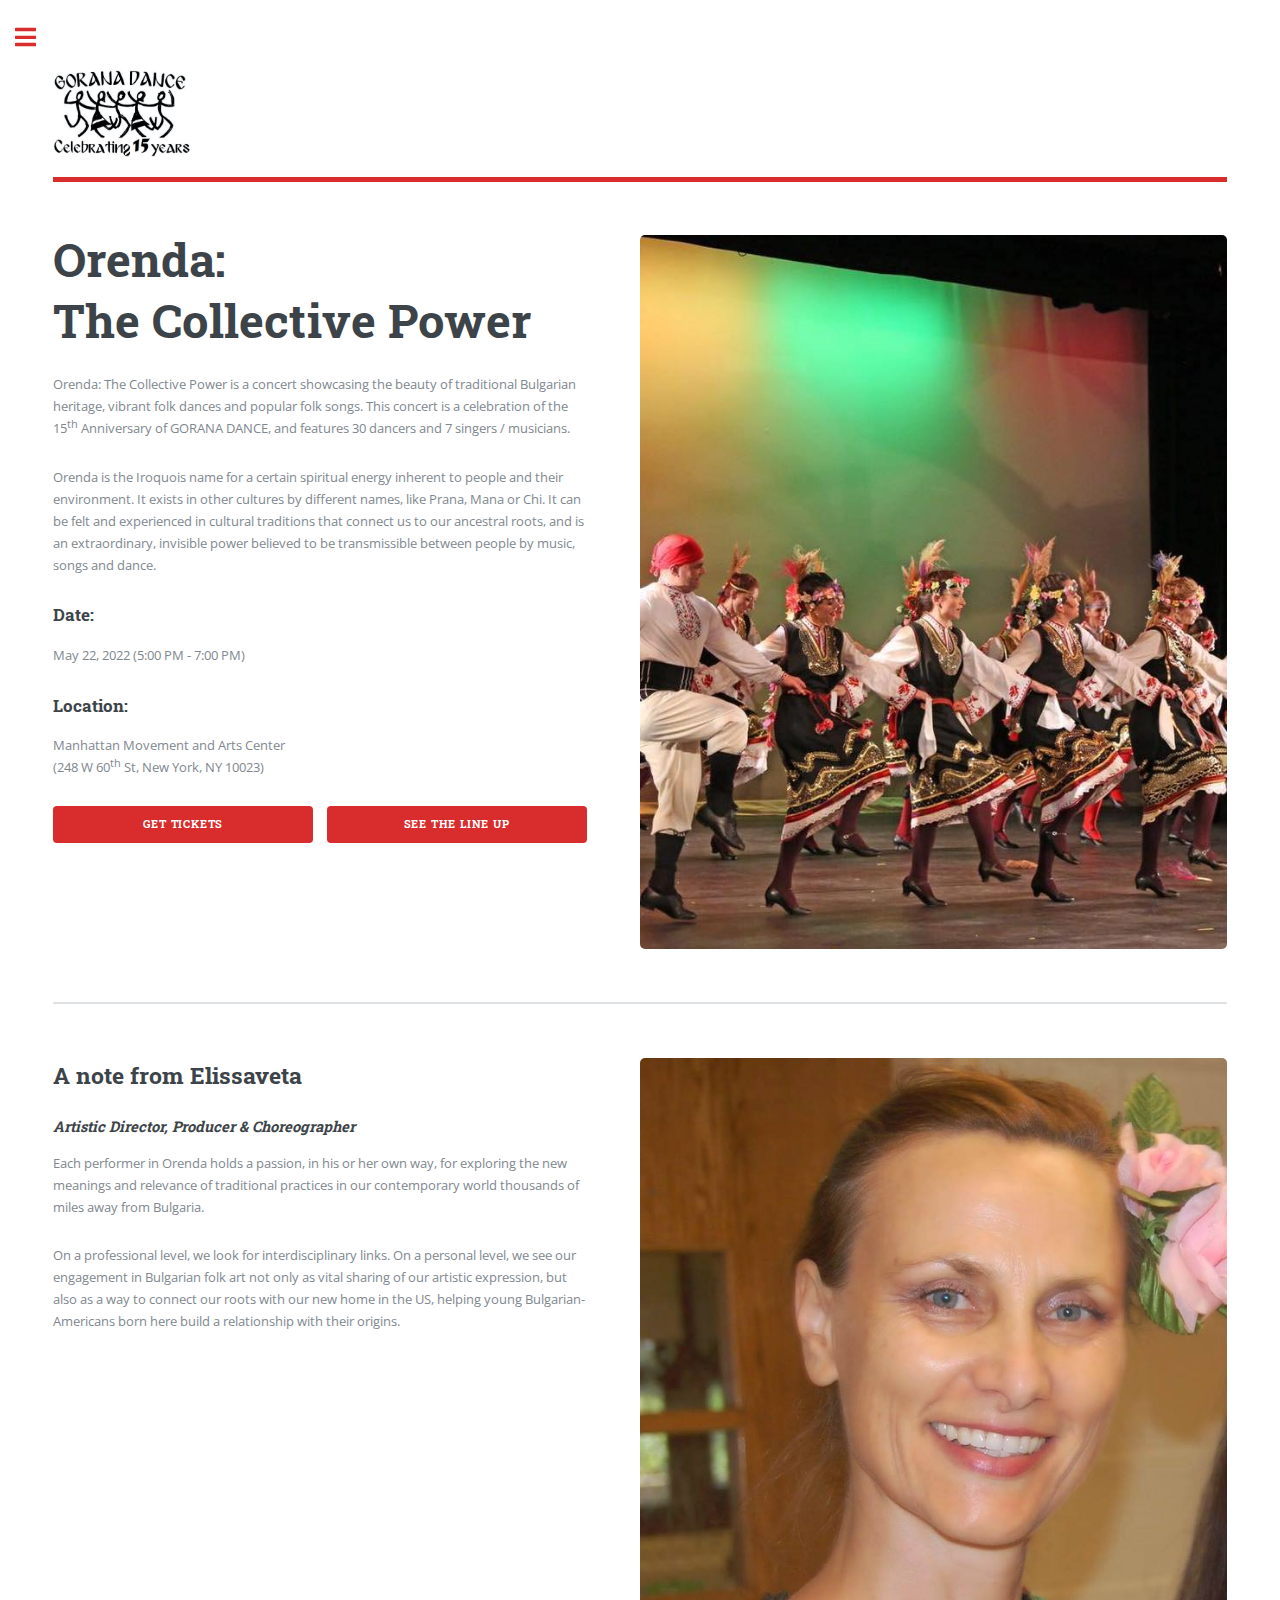
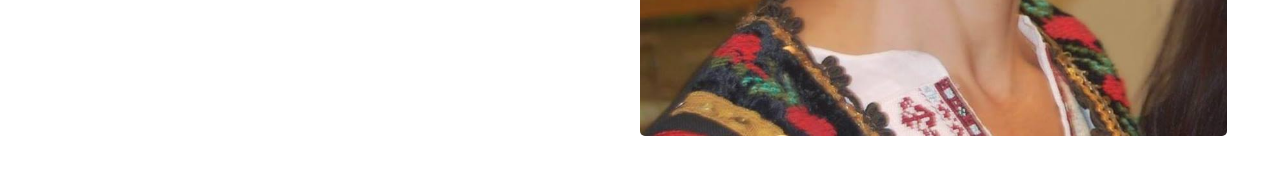
==== index.html @ 6d50747d "Fix spellings and formatting" ====
<!DOCTYPE HTML>
<!--
	Editorial by HTML5 UP
	html5up.net | @ajlkn
	Free for personal and commercial use under the CCA 3.0 license (html5up.net/license)
-->
<html>

<head>
	<title>Gorana Dance</title>
	<meta charset="utf-8" />
	<meta name="viewport" content="width=device-width, initial-scale=1, user-scalable=no" />
	<link rel="icon" type="image/x-icon" href="images/favicon.png">
	<link rel="stylesheet" href="assets/css/main.css" />
</head>

<body class="is-preload">

	<!-- Wrapper -->
	<div id="wrapper">

		<!-- Main -->
		<div id="main">
			<div class="inner">

				<!-- Header -->
				<header id="header">
					<span><img src="images/logo.jpg" alt="" /></span>
				</header>

				<!-- Banner -->
				<section id="banner">
					<div class="content">
						<header>
							<h1>Orenda:&nbsp;<br>The Collective Power</h1>
							<!-- <p>A free and fully responsive site template</p> -->
						</header>
						<p>
							Orenda: The Collective Power is a concert showcasing the beauty of traditional Bulgarian
							heritage, vibrant folk dances and popular folk songs. This concert is a celebration of the
							15<sup>th</sup> Anniversary of GORANA DANCE, and features 30 dancers and 7 singers /
							musicians.
						</p>
						<p>
							Orenda is the Iroquois name for a certain spiritual energy inherent to people and their
							environment. It exists in other cultures by different names, like Prana, Mana or Chi. It can
							be felt and experienced in cultural traditions that connect us to our ancestral roots, and
							is an extraordinary, invisible power believed to be transmissible between people by music,
							songs and dance.
						</p>
						<h3>Date:</h3>
						<p>May 22, 2022 (5:00 PM - 7:00 PM)</p>
						<h3>Location:</h3>
						<p>Manhattan Movement and Arts
							Center
							<br>
							(248 W 60<sup>th</sup> St, New York, NY 10023)
						</p>

						<ul class="actions fit">
							<li><a href="https://gorana-international-folk-dance-festival.ticketbud.com/orenda-the-collective-power"
									target="_blank" class="button primary fit">Get tickets</a></li>
							<li><a href="lineup.html" class="button primary fit">See the line up</a></li>
						</ul>
					</div>
					<span class="image object profile0">
						<img src="images/gorana1.jpg" alt="" />
					</span>
				</section>

				<!-- Banner -->
				<section id="banner">
					<div class="content">
						<header>
							<h2>A note from Elissaveta</h2>
							<h4><i>Artistic Director, Producer & Choreographer</i></h4>
						</header>
						<p>
							Each performer in Orenda holds a passion, in his or her own way, for exploring the new
							meanings and relevance of traditional practices in our contemporary world thousands of miles
							away from Bulgaria.
						</p>
						<p>
							On a professional level, we look for interdisciplinary links. On a personal level, we see
							our engagement in Bulgarian folk art not only as vital sharing of our artistic expression,
							but also as a way to connect our roots with our new home in the US, helping young
							Bulgarian-Americans born here build a relationship with their origins.
						</p>
					</div>
					<span class="image object profile1">
						<img src="images/eli1.jpg" alt="" />
					</span>
				</section>
			</div>
		</div>

		<!-- Sidebar -->
		<div id="sidebar">
			<div class="inner">

				<!-- Menu -->
				<nav id="menu">
					<header class="major">
						<h2>Menu</h2>
					</header>
					<ul>
						<li><a href="index.html">Orenda Homepage</a></li>
						<li><a href="lineup.html">Orenda Line Up</a></li>
						<li><a href="credits.html">Orenda Credits</a></li>
						<li>
							<span class="opener">About</span>
							<ul>
								<li><a href="about-gorana.html">Gorana Dance</a></li>
								<li><a href="about-algara.html">Algara Dance</a></li>
								<li><a href="about-guest-artists.html">Guest Artists</a></li>
							</ul>
						</li>
						<li><a href="gallery.html">Gallery</a></li>
						<li><a href="trailers.html">Trailers</a></li>
					</ul>
				</nav>

				<!-- Section -->
				<section>
					<header class="major">
						<h2>Contact Info</h2>
					</header>
					<ul class="contact">
						<li class="icon brands fa-facebook-square"><a
								href="https://www.facebook.com/goranadance">facebook.com/goranadance</a></li>
						<li class="icon solid fa-envelope"><a href="mailto:eleadance@yahoo.com">eleadance@yahoo.com</a>
						</li>
					</ul>
				</section>

				<!-- Footer -->
				<footer id="footer">
					<p class="copyright">Template adapted from <a href="https://html5up.net/editorial"
							target="_blank">HTML5 Up</a> under the
						<br>
						<a href="https://creativecommons.org/licenses/by/3.0/" target="_blank">Creative
							Commons Attribution 3.0 License</a>
					</p>
				</footer>
			</div>
		</div>

	</div>

	<!-- Scripts -->
	<script src="assets/js/jquery.min.js"></script>
	<script src="assets/js/browser.min.js"></script>
	<script src="assets/js/breakpoints.min.js"></script>
	<script src="assets/js/util.js"></script>
	<script src="assets/js/main.js"></script>

</body>

</html>
---- assets/css/main.css ----
@import url(fontawesome-all.min.css);
@import url("https://fonts.googleapis.com/css?family=Open+Sans:400,600,400italic,600italic|Roboto+Slab:400,700");

/*
	Editorial by HTML5 UP
	html5up.net | @ajlkn
	Free for personal and commercial use under the CCA 3.0 license (html5up.net/license)
*/
html,
body,
div,
span,
applet,
object,
iframe,
h1,
h2,
h3,
h4,
h5,
h6,
p,
blockquote,
pre,
a,
abbr,
acronym,
address,
big,
cite,
code,
del,
dfn,
em,
img,
ins,
kbd,
q,
s,
samp,
small,
strike,
strong,
sub,
sup,
tt,
var,
b,
u,
i,
center,
dl,
dt,
dd,
ol,
ul,
li,
fieldset,
form,
label,
legend,
table,
caption,
tbody,
tfoot,
thead,
tr,
th,
td,
article,
aside,
canvas,
details,
embed,
figure,
figcaption,
footer,
header,
hgroup,
menu,
nav,
output,
ruby,
section,
summary,
time,
mark,
audio,
video {
  margin: 0;
  padding: 0;
  border: 0;
  font-size: 100%;
  font: inherit;
  vertical-align: baseline;
}

/* edited (added) */

/* source: https://stackoverflow.com/a/54924505 */
.iframe {
  position: relative;
  /* 16:9 */
  padding-bottom: 56.25%;
  height: 0;
}

iframe {
  position: absolute;
  top: 0;
  left: 0;
  width: 100%;
  height: 100%;
}

article,
aside,
details,
figcaption,
figure,
footer,
header,
hgroup,
menu,
nav,
section {
  display: block;
}

body {
  line-height: 1;
}

ol,
ul {
  list-style: none;
}

blockquote,
q {
  quotes: none;
}

blockquote:before,
blockquote:after,
q:before,
q:after {
  content: '';
  content: none;
}

table {
  border-collapse: collapse;
  border-spacing: 0;
}

body {
  -webkit-text-size-adjust: none;
}

mark {
  background-color: transparent;
  color: inherit;
}

input::-moz-focus-inner {
  border: 0;
  padding: 0;
}

input,
select,
textarea {
  -moz-appearance: none;
  -webkit-appearance: none;
  -ms-appearance: none;
  appearance: none;
}

/* Basic */
@-ms-viewport {
  width: device-width;
}

body {
  -ms-overflow-style: scrollbar;
}

@media screen and (max-width: 480px) {

  html,
  body {
    min-width: 320px;
  }
}

html {
  box-sizing: border-box;
}

*,
*:before,
*:after {
  box-sizing: inherit;
}

body {
  background: #ffffff;
}

body.is-preload *,
body.is-preload *:before,
body.is-preload *:after,
body.is-resizing *,
body.is-resizing *:before,
body.is-resizing *:after {
  -moz-animation: none !important;
  -webkit-animation: none !important;
  -ms-animation: none !important;
  animation: none !important;
  -moz-transition: none !important;
  -webkit-transition: none !important;
  -ms-transition: none !important;
  transition: none !important;
}

/* Type */
body,
input,
select,
textarea {
  color: #7f888f;
  font-family: "Open Sans", sans-serif;
  font-size: 13pt;
  font-weight: 400;
  line-height: 1.65;
}

@media screen and (max-width: 1680px) {

  body,
  input,
  select,
  textarea {
    font-size: 11pt;
  }
}

@media screen and (max-width: 1280px) {

  body,
  input,
  select,
  textarea {
    font-size: 10pt;
  }
}

@media screen and (max-width: 360px) {

  body,
  input,
  select,
  textarea {
    font-size: 9pt;
  }
}

a {
  -moz-transition: color 0.2s ease-in-out, border-bottom-color 0.2s ease-in-out;
  -webkit-transition: color 0.2s ease-in-out, border-bottom-color 0.2s ease-in-out;
  -ms-transition: color 0.2s ease-in-out, border-bottom-color 0.2s ease-in-out;
  transition: color 0.2s ease-in-out, border-bottom-color 0.2s ease-in-out;
  border-bottom: dotted 1px;
  color: #d92c2c;
  text-decoration: none;
}

a:hover {
  border-bottom-color: #d92c2c;
  color: #d92c2c !important;
}

a:hover strong {
  color: inherit;
}

strong,
b {
  color: #3d4449;
  font-weight: 600;
}

em,
i {
  font-style: italic;
}

p {
  margin: 0 0 2em 0;
}

h1,
h2,
h3,
h4,
h5,
h6 {
  color: #3d4449;
  font-family: "Roboto Slab", serif;
  font-weight: 700;
  line-height: 1.5;
  margin: 0 0 1em 0;
}

h1 a,
h2 a,
h3 a,
h4 a,
h5 a,
h6 a {
  color: inherit;
  text-decoration: none;
  border-bottom: 0;
}

h1 {
  font-size: 4em;
  margin: 0 0 0.5em 0;
  line-height: 1.3;
}

h2 {
  font-size: 1.75em;
}

h3 {
  font-size: 1.25em;
}

h4 {
  font-size: 1.1em;
}

h5 {
  font-size: 0.9em;
}

h6 {
  font-size: 0.7em;
}

@media screen and (max-width: 1680px) {
  h1 {
    font-size: 3.5em;
  }
}

@media screen and (max-width: 980px) {
  h1 {
    font-size: 3.25em;
  }
}

@media screen and (max-width: 736px) {
  h1 {
    font-size: 2em;
    line-height: 1.4;
  }

  h2 {
    font-size: 1.5em;
  }
}

sub {
  font-size: 0.8em;
  position: relative;
  top: 0.5em;
}

sup {
  font-size: 0.8em;
  position: relative;
  top: -0.5em;
}

blockquote {
  border-left: solid 3px rgba(210, 215, 217, 0.75);
  font-style: italic;
  margin: 0 0 2em 0;
  padding: 0.5em 0 0.5em 2em;
}

code {
  background: rgba(230, 235, 237, 0.25);
  border-radius: 0.375em;
  border: solid 1px rgba(210, 215, 217, 0.75);
  font-family: "Courier New", monospace;
  font-size: 0.9em;
  margin: 0 0.25em;
  padding: 0.25em 0.65em;
}

pre {
  -webkit-overflow-scrolling: touch;
  font-family: "Courier New", monospace;
  font-size: 0.9em;
  margin: 0 0 2em 0;
}

pre code {
  display: block;
  line-height: 1.75;
  padding: 1em 1.5em;
  overflow-x: auto;
}

hr {
  border: 0;
  border-bottom: solid 1px rgba(210, 215, 217, 0.75);
  margin: 2em 0;
}

hr.major {
  margin: 3em 0;
}

.align-left {
  text-align: left;
}

.align-center {
  text-align: center;
}

.align-right {
  text-align: right;
}

/* Row */
.row {
  display: flex;
  flex-wrap: wrap;
  box-sizing: border-box;
  align-items: stretch;
}

.row>* {
  box-sizing: border-box;
}

.row.gtr-uniform>*> :last-child {
  margin-bottom: 0;
}

.row.aln-left {
  justify-content: flex-start;
}

.row.aln-center {
  justify-content: center;
}

.row.aln-right {
  justify-content: flex-end;
}

.row.aln-top {
  align-items: flex-start;
}

.row.aln-middle {
  align-items: center;
}

.row.aln-bottom {
  align-items: flex-end;
}

.row>.imp {
  order: -1;
}

.row>.col-1 {
  width: 8.33333%;
}

.row>.off-1 {
  margin-left: 8.33333%;
}

.row>.col-2 {
  width: 16.66667%;
}

.row>.off-2 {
  margin-left: 16.66667%;
}

.row>.col-3 {
  width: 25%;
}

.row>.off-3 {
  margin-left: 25%;
}

.row>.col-4 {
  width: 33.33333%;
}

.row>.off-4 {
  margin-left: 33.33333%;
}

.row>.col-5 {
  width: 41.66667%;
}

.row>.off-5 {
  margin-left: 41.66667%;
}

.row>.col-6 {
  width: 50%;
}

.row>.off-6 {
  margin-left: 50%;
}

.row>.col-7 {
  width: 58.33333%;
}

.row>.off-7 {
  margin-left: 58.33333%;
}

.row>.col-8 {
  width: 66.66667%;
}

.row>.off-8 {
  margin-left: 66.66667%;
}

.row>.col-9 {
  width: 75%;
}

.row>.off-9 {
  margin-left: 75%;
}

.row>.col-10 {
  width: 83.33333%;
}

.row>.off-10 {
  margin-left: 83.33333%;
}

.row>.col-11 {
  width: 91.66667%;
}

.row>.off-11 {
  margin-left: 91.66667%;
}

.row>.col-12 {
  width: 100%;
}

.row>.off-12 {
  margin-left: 100%;
}

.row.gtr-0 {
  margin-top: 0;
  margin-left: 0em;
}

.row.gtr-0>* {
  padding: 0 0 0 0em;
}

.row.gtr-0.gtr-uniform {
  margin-top: 0em;
}

.row.gtr-0.gtr-uniform>* {
  padding-top: 0em;
}

.row.gtr-25 {
  margin-top: 0;
  margin-left: -0.375em;
}

.row.gtr-25>* {
  padding: 0 0 0 0.375em;
}

.row.gtr-25.gtr-uniform {
  margin-top: -0.375em;
}

.row.gtr-25.gtr-uniform>* {
  padding-top: 0.375em;
}

.row.gtr-50 {
  margin-top: 0;
  margin-left: -0.75em;
}

.row.gtr-50>* {
  padding: 0 0 0 0.75em;
}

.row.gtr-50.gtr-uniform {
  margin-top: -0.75em;
}

.row.gtr-50.gtr-uniform>* {
  padding-top: 0.75em;
}

.row {
  margin-top: 0;
  margin-left: -1.5em;
}

.row>* {
  padding: 0 0 0 1.5em;
}

.row.gtr-uniform {
  margin-top: -1.5em;
}

.row.gtr-uniform>* {
  padding-top: 1.5em;
}

.row.gtr-150 {
  margin-top: 0;
  margin-left: -2.25em;
}

.row.gtr-150>* {
  padding: 0 0 0 2.25em;
}

.row.gtr-150.gtr-uniform {
  margin-top: -2.25em;
}

.row.gtr-150.gtr-uniform>* {
  padding-top: 2.25em;
}

.row.gtr-200 {
  margin-top: 0;
  margin-left: -3em;
}

.row.gtr-200>* {
  padding: 0 0 0 3em;
}

.row.gtr-200.gtr-uniform {
  margin-top: -3em;
}

.row.gtr-200.gtr-uniform>* {
  padding-top: 3em;
}

@media screen and (max-width: 1680px) {
  .row {
    display: flex;
    flex-wrap: wrap;
    box-sizing: border-box;
    align-items: stretch;
  }

  .row>* {
    box-sizing: border-box;
  }

  .row.gtr-uniform>*> :last-child {
    margin-bottom: 0;
  }

  .row.aln-left {
    justify-content: flex-start;
  }

  .row.aln-center {
    justify-content: center;
  }

  .row.aln-right {
    justify-content: flex-end;
  }

  .row.aln-top {
    align-items: flex-start;
  }

  .row.aln-middle {
    align-items: center;
  }

  .row.aln-bottom {
    align-items: flex-end;
  }

  .row>.imp-xlarge {
    order: -1;
  }

  .row>.col-1-xlarge {
    width: 8.33333%;
  }

  .row>.off-1-xlarge {
    margin-left: 8.33333%;
  }

  .row>.col-2-xlarge {
    width: 16.66667%;
  }

  .row>.off-2-xlarge {
    margin-left: 16.66667%;
  }

  .row>.col-3-xlarge {
    width: 25%;
  }

  .row>.off-3-xlarge {
    margin-left: 25%;
  }

  .row>.col-4-xlarge {
    width: 33.33333%;
  }

  .row>.off-4-xlarge {
    margin-left: 33.33333%;
  }

  .row>.col-5-xlarge {
    width: 41.66667%;
  }

  .row>.off-5-xlarge {
    margin-left: 41.66667%;
  }

  .row>.col-6-xlarge {
    width: 50%;
  }

  .row>.off-6-xlarge {
    margin-left: 50%;
  }

  .row>.col-7-xlarge {
    width: 58.33333%;
  }

  .row>.off-7-xlarge {
    margin-left: 58.33333%;
  }

  .row>.col-8-xlarge {
    width: 66.66667%;
  }

  .row>.off-8-xlarge {
    margin-left: 66.66667%;
  }

  .row>.col-9-xlarge {
    width: 75%;
  }

  .row>.off-9-xlarge {
    margin-left: 75%;
  }

  .row>.col-10-xlarge {
    width: 83.33333%;
  }

  .row>.off-10-xlarge {
    margin-left: 83.33333%;
  }

  .row>.col-11-xlarge {
    width: 91.66667%;
  }

  .row>.off-11-xlarge {
    margin-left: 91.66667%;
  }

  .row>.col-12-xlarge {
    width: 100%;
  }

  .row>.off-12-xlarge {
    margin-left: 100%;
  }

  .row.gtr-0 {
    margin-top: 0;
    margin-left: 0em;
  }

  .row.gtr-0>* {
    padding: 0 0 0 0em;
  }

  .row.gtr-0.gtr-uniform {
    margin-top: 0em;
  }

  .row.gtr-0.gtr-uniform>* {
    padding-top: 0em;
  }

  .row.gtr-25 {
    margin-top: 0;
    margin-left: -0.375em;
  }

  .row.gtr-25>* {
    padding: 0 0 0 0.375em;
  }

  .row.gtr-25.gtr-uniform {
    margin-top: -0.375em;
  }

  .row.gtr-25.gtr-uniform>* {
    padding-top: 0.375em;
  }

  .row.gtr-50 {
    margin-top: 0;
    margin-left: -0.75em;
  }

  .row.gtr-50>* {
    padding: 0 0 0 0.75em;
  }

  .row.gtr-50.gtr-uniform {
    margin-top: -0.75em;
  }

  .row.gtr-50.gtr-uniform>* {
    padding-top: 0.75em;
  }

  .row {
    margin-top: 0;
    margin-left: -1.5em;
  }

  .row>* {
    padding: 0 0 0 1.5em;
  }

  .row.gtr-uniform {
    margin-top: -1.5em;
  }

  .row.gtr-uniform>* {
    padding-top: 1.5em;
  }

  .row.gtr-150 {
    margin-top: 0;
    margin-left: -2.25em;
  }

  .row.gtr-150>* {
    padding: 0 0 0 2.25em;
  }

  .row.gtr-150.gtr-uniform {
    margin-top: -2.25em;
  }

  .row.gtr-150.gtr-uniform>* {
    padding-top: 2.25em;
  }

  .row.gtr-200 {
    margin-top: 0;
    margin-left: -3em;
  }

  .row.gtr-200>* {
    padding: 0 0 0 3em;
  }

  .row.gtr-200.gtr-uniform {
    margin-top: -3em;
  }

  .row.gtr-200.gtr-uniform>* {
    padding-top: 3em;
  }
}

@media screen and (max-width: 1280px) {
  .row {
    display: flex;
    flex-wrap: wrap;
    box-sizing: border-box;
    align-items: stretch;
  }

  .row>* {
    box-sizing: border-box;
  }

  .row.gtr-uniform>*> :last-child {
    margin-bottom: 0;
  }

  .row.aln-left {
    justify-content: flex-start;
  }

  .row.aln-center {
    justify-content: center;
  }

  .row.aln-right {
    justify-content: flex-end;
  }

  .row.aln-top {
    align-items: flex-start;
  }

  .row.aln-middle {
    align-items: center;
  }

  .row.aln-bottom {
    align-items: flex-end;
  }

  .row>.imp-large {
    order: -1;
  }

  .row>.col-1-large {
    width: 8.33333%;
  }

  .row>.off-1-large {
    margin-left: 8.33333%;
  }

  .row>.col-2-large {
    width: 16.66667%;
  }

  .row>.off-2-large {
    margin-left: 16.66667%;
  }

  .row>.col-3-large {
    width: 25%;
  }

  .row>.off-3-large {
    margin-left: 25%;
  }

  .row>.col-4-large {
    width: 33.33333%;
  }

  .row>.off-4-large {
    margin-left: 33.33333%;
  }

  .row>.col-5-large {
    width: 41.66667%;
  }

  .row>.off-5-large {
    margin-left: 41.66667%;
  }

  .row>.col-6-large {
    width: 50%;
  }

  .row>.off-6-large {
    margin-left: 50%;
  }

  .row>.col-7-large {
    width: 58.33333%;
  }

  .row>.off-7-large {
    margin-left: 58.33333%;
  }

  .row>.col-8-large {
    width: 66.66667%;
  }

  .row>.off-8-large {
    margin-left: 66.66667%;
  }

  .row>.col-9-large {
    width: 75%;
  }

  .row>.off-9-large {
    margin-left: 75%;
  }

  .row>.col-10-large {
    width: 83.33333%;
  }

  .row>.off-10-large {
    margin-left: 83.33333%;
  }

  .row>.col-11-large {
    width: 91.66667%;
  }

  .row>.off-11-large {
    margin-left: 91.66667%;
  }

  .row>.col-12-large {
    width: 100%;
  }

  .row>.off-12-large {
    margin-left: 100%;
  }

  .row.gtr-0 {
    margin-top: 0;
    margin-left: 0em;
  }

  .row.gtr-0>* {
    padding: 0 0 0 0em;
  }

  .row.gtr-0.gtr-uniform {
    margin-top: 0em;
  }

  .row.gtr-0.gtr-uniform>* {
    padding-top: 0em;
  }

  .row.gtr-25 {
    margin-top: 0;
    margin-left: -0.375em;
  }

  .row.gtr-25>* {
    padding: 0 0 0 0.375em;
  }

  .row.gtr-25.gtr-uniform {
    margin-top: -0.375em;
  }

  .row.gtr-25.gtr-uniform>* {
    padding-top: 0.375em;
  }

  .row.gtr-50 {
    margin-top: 0;
    margin-left: -0.75em;
  }

  .row.gtr-50>* {
    padding: 0 0 0 0.75em;
  }

  .row.gtr-50.gtr-uniform {
    margin-top: -0.75em;
  }

  .row.gtr-50.gtr-uniform>* {
    padding-top: 0.75em;
  }

  .row {
    margin-top: 0;
    margin-left: -1.5em;
  }

  .row>* {
    padding: 0 0 0 1.5em;
  }

  .row.gtr-uniform {
    margin-top: -1.5em;
  }

  .row.gtr-uniform>* {
    padding-top: 1.5em;
  }

  .row.gtr-150 {
    margin-top: 0;
    margin-left: -2.25em;
  }

  .row.gtr-150>* {
    padding: 0 0 0 2.25em;
  }

  .row.gtr-150.gtr-uniform {
    margin-top: -2.25em;
  }

  .row.gtr-150.gtr-uniform>* {
    padding-top: 2.25em;
  }

  .row.gtr-200 {
    margin-top: 0;
    margin-left: -3em;
  }

  .row.gtr-200>* {
    padding: 0 0 0 3em;
  }

  .row.gtr-200.gtr-uniform {
    margin-top: -3em;
  }

  .row.gtr-200.gtr-uniform>* {
    padding-top: 3em;
  }
}

@media screen and (max-width: 980px) {
  .row {
    display: flex;
    flex-wrap: wrap;
    box-sizing: border-box;
    align-items: stretch;
  }

  .row>* {
    box-sizing: border-box;
  }

  .row.gtr-uniform>*> :last-child {
    margin-bottom: 0;
  }

  .row.aln-left {
    justify-content: flex-start;
  }

  .row.aln-center {
    justify-content: center;
  }

  .row.aln-right {
    justify-content: flex-end;
  }

  .row.aln-top {
    align-items: flex-start;
  }

  .row.aln-middle {
    align-items: center;
  }

  .row.aln-bottom {
    align-items: flex-end;
  }

  .row>.imp-medium {
    order: -1;
  }

  .row>.col-1-medium {
    width: 8.33333%;
  }

  .row>.off-1-medium {
    margin-left: 8.33333%;
  }

  .row>.col-2-medium {
    width: 16.66667%;
  }

  .row>.off-2-medium {
    margin-left: 16.66667%;
  }

  .row>.col-3-medium {
    width: 25%;
  }

  .row>.off-3-medium {
    margin-left: 25%;
  }

  .row>.col-4-medium {
    width: 33.33333%;
  }

  .row>.off-4-medium {
    margin-left: 33.33333%;
  }

  .row>.col-5-medium {
    width: 41.66667%;
  }

  .row>.off-5-medium {
    margin-left: 41.66667%;
  }

  .row>.col-6-medium {
    width: 50%;
  }

  .row>.off-6-medium {
    margin-left: 50%;
  }

  .row>.col-7-medium {
    width: 58.33333%;
  }

  .row>.off-7-medium {
    margin-left: 58.33333%;
  }

  .row>.col-8-medium {
    width: 66.66667%;
  }

  .row>.off-8-medium {
    margin-left: 66.66667%;
  }

  .row>.col-9-medium {
    width: 75%;
  }

  .row>.off-9-medium {
    margin-left: 75%;
  }

  .row>.col-10-medium {
    width: 83.33333%;
  }

  .row>.off-10-medium {
    margin-left: 83.33333%;
  }

  .row>.col-11-medium {
    width: 91.66667%;
  }

  .row>.off-11-medium {
    margin-left: 91.66667%;
  }

  .row>.col-12-medium {
    width: 100%;
  }

  .row>.off-12-medium {
    margin-left: 100%;
  }

  .row.gtr-0 {
    margin-top: 0;
    margin-left: 0em;
  }

  .row.gtr-0>* {
    padding: 0 0 0 0em;
  }

  .row.gtr-0.gtr-uniform {
    margin-top: 0em;
  }

  .row.gtr-0.gtr-uniform>* {
    padding-top: 0em;
  }

  .row.gtr-25 {
    margin-top: 0;
    margin-left: -0.375em;
  }

  .row.gtr-25>* {
    padding: 0 0 0 0.375em;
  }

  .row.gtr-25.gtr-uniform {
    margin-top: -0.375em;
  }

  .row.gtr-25.gtr-uniform>* {
    padding-top: 0.375em;
  }

  .row.gtr-50 {
    margin-top: 0;
    margin-left: -0.75em;
  }

  .row.gtr-50>* {
    padding: 0 0 0 0.75em;
  }

  .row.gtr-50.gtr-uniform {
    margin-top: -0.75em;
  }

  .row.gtr-50.gtr-uniform>* {
    padding-top: 0.75em;
  }

  .row {
    margin-top: 0;
    margin-left: -1.5em;
  }

  .row>* {
    padding: 0 0 0 1.5em;
  }

  .row.gtr-uniform {
    margin-top: -1.5em;
  }

  .row.gtr-uniform>* {
    padding-top: 1.5em;
  }

  .row.gtr-150 {
    margin-top: 0;
    margin-left: -2.25em;
  }

  .row.gtr-150>* {
    padding: 0 0 0 2.25em;
  }

  .row.gtr-150.gtr-uniform {
    margin-top: -2.25em;
  }

  .row.gtr-150.gtr-uniform>* {
    padding-top: 2.25em;
  }

  .row.gtr-200 {
    margin-top: 0;
    margin-left: -3em;
  }

  .row.gtr-200>* {
    padding: 0 0 0 3em;
  }

  .row.gtr-200.gtr-uniform {
    margin-top: -3em;
  }

  .row.gtr-200.gtr-uniform>* {
    padding-top: 3em;
  }
}

@media screen and (max-width: 736px) {
  .row {
    display: flex;
    flex-wrap: wrap;
    box-sizing: border-box;
    align-items: stretch;
  }

  .row>* {
    box-sizing: border-box;
  }

  .row.gtr-uniform>*> :last-child {
    margin-bottom: 0;
  }

  .row.aln-left {
    justify-content: flex-start;
  }

  .row.aln-center {
    justify-content: center;
  }

  .row.aln-right {
    justify-content: flex-end;
  }

  .row.aln-top {
    align-items: flex-start;
  }

  .row.aln-middle {
    align-items: center;
  }

  .row.aln-bottom {
    align-items: flex-end;
  }

  .row>.imp-small {
    order: -1;
  }

  .row>.col-1-small {
    width: 8.33333%;
  }

  .row>.off-1-small {
    margin-left: 8.33333%;
  }

  .row>.col-2-small {
    width: 16.66667%;
  }

  .row>.off-2-small {
    margin-left: 16.66667%;
  }

  .row>.col-3-small {
    width: 25%;
  }

  .row>.off-3-small {
    margin-left: 25%;
  }

  .row>.col-4-small {
    width: 33.33333%;
  }

  .row>.off-4-small {
    margin-left: 33.33333%;
  }

  .row>.col-5-small {
    width: 41.66667%;
  }

  .row>.off-5-small {
    margin-left: 41.66667%;
  }

  .row>.col-6-small {
    width: 50%;
  }

  .row>.off-6-small {
    margin-left: 50%;
  }

  .row>.col-7-small {
    width: 58.33333%;
  }

  .row>.off-7-small {
    margin-left: 58.33333%;
  }

  .row>.col-8-small {
    width: 66.66667%;
  }

  .row>.off-8-small {
    margin-left: 66.66667%;
  }

  .row>.col-9-small {
    width: 75%;
  }

  .row>.off-9-small {
    margin-left: 75%;
  }

  .row>.col-10-small {
    width: 83.33333%;
  }

  .row>.off-10-small {
    margin-left: 83.33333%;
  }

  .row>.col-11-small {
    width: 91.66667%;
  }

  .row>.off-11-small {
    margin-left: 91.66667%;
  }

  .row>.col-12-small {
    width: 100%;
  }

  .row>.off-12-small {
    margin-left: 100%;
  }

  .row.gtr-0 {
    margin-top: 0;
    margin-left: 0em;
  }

  .row.gtr-0>* {
    padding: 0 0 0 0em;
  }

  .row.gtr-0.gtr-uniform {
    margin-top: 0em;
  }

  .row.gtr-0.gtr-uniform>* {
    padding-top: 0em;
  }

  .row.gtr-25 {
    margin-top: 0;
    margin-left: -0.375em;
  }

  .row.gtr-25>* {
    padding: 0 0 0 0.375em;
  }

  .row.gtr-25.gtr-uniform {
    margin-top: -0.375em;
  }

  .row.gtr-25.gtr-uniform>* {
    padding-top: 0.375em;
  }

  .row.gtr-50 {
    margin-top: 0;
    margin-left: -0.75em;
  }

  .row.gtr-50>* {
    padding: 0 0 0 0.75em;
  }

  .row.gtr-50.gtr-uniform {
    margin-top: -0.75em;
  }

  .row.gtr-50.gtr-uniform>* {
    padding-top: 0.75em;
  }

  .row {
    margin-top: 0;
    margin-left: -1.5em;
  }

  .row>* {
    padding: 0 0 0 1.5em;
  }

  .row.gtr-uniform {
    margin-top: -1.5em;
  }

  .row.gtr-uniform>* {
    padding-top: 1.5em;
  }

  .row.gtr-150 {
    margin-top: 0;
    margin-left: -2.25em;
  }

  .row.gtr-150>* {
    padding: 0 0 0 2.25em;
  }

  .row.gtr-150.gtr-uniform {
    margin-top: -2.25em;
  }

  .row.gtr-150.gtr-uniform>* {
    padding-top: 2.25em;
  }

  .row.gtr-200 {
    margin-top: 0;
    margin-left: -3em;
  }

  .row.gtr-200>* {
    padding: 0 0 0 3em;
  }

  .row.gtr-200.gtr-uniform {
    margin-top: -3em;
  }

  .row.gtr-200.gtr-uniform>* {
    padding-top: 3em;
  }
}

@media screen and (max-width: 480px) {
  .row {
    display: flex;
    flex-wrap: wrap;
    box-sizing: border-box;
    align-items: stretch;
  }

  .row>* {
    box-sizing: border-box;
  }

  .row.gtr-uniform>*> :last-child {
    margin-bottom: 0;
  }

  .row.aln-left {
    justify-content: flex-start;
  }

  .row.aln-center {
    justify-content: center;
  }

  .row.aln-right {
    justify-content: flex-end;
  }

  .row.aln-top {
    align-items: flex-start;
  }

  .row.aln-middle {
    align-items: center;
  }

  .row.aln-bottom {
    align-items: flex-end;
  }

  .row>.imp-xsmall {
    order: -1;
  }

  .row>.col-1-xsmall {
    width: 8.33333%;
  }

  .row>.off-1-xsmall {
    margin-left: 8.33333%;
  }

  .row>.col-2-xsmall {
    width: 16.66667%;
  }

  .row>.off-2-xsmall {
    margin-left: 16.66667%;
  }

  .row>.col-3-xsmall {
    width: 25%;
  }

  .row>.off-3-xsmall {
    margin-left: 25%;
  }

  .row>.col-4-xsmall {
    width: 33.33333%;
  }

  .row>.off-4-xsmall {
    margin-left: 33.33333%;
  }

  .row>.col-5-xsmall {
    width: 41.66667%;
  }

  .row>.off-5-xsmall {
    margin-left: 41.66667%;
  }

  .row>.col-6-xsmall {
    width: 50%;
  }

  .row>.off-6-xsmall {
    margin-left: 50%;
  }

  .row>.col-7-xsmall {
    width: 58.33333%;
  }

  .row>.off-7-xsmall {
    margin-left: 58.33333%;
  }

  .row>.col-8-xsmall {
    width: 66.66667%;
  }

  .row>.off-8-xsmall {
    margin-left: 66.66667%;
  }

  .row>.col-9-xsmall {
    width: 75%;
  }

  .row>.off-9-xsmall {
    margin-left: 75%;
  }

  .row>.col-10-xsmall {
    width: 83.33333%;
  }

  .row>.off-10-xsmall {
    margin-left: 83.33333%;
  }

  .row>.col-11-xsmall {
    width: 91.66667%;
  }

  .row>.off-11-xsmall {
    margin-left: 91.66667%;
  }

  .row>.col-12-xsmall {
    width: 100%;
  }

  .row>.off-12-xsmall {
    margin-left: 100%;
  }

  .row.gtr-0 {
    margin-top: 0;
    margin-left: 0em;
  }

  .row.gtr-0>* {
    padding: 0 0 0 0em;
  }

  .row.gtr-0.gtr-uniform {
    margin-top: 0em;
  }

  .row.gtr-0.gtr-uniform>* {
    padding-top: 0em;
  }

  .row.gtr-25 {
    margin-top: 0;
    margin-left: -0.375em;
  }

  .row.gtr-25>* {
    padding: 0 0 0 0.375em;
  }

  .row.gtr-25.gtr-uniform {
    margin-top: -0.375em;
  }

  .row.gtr-25.gtr-uniform>* {
    padding-top: 0.375em;
  }

  .row.gtr-50 {
    margin-top: 0;
    margin-left: -0.75em;
  }

  .row.gtr-50>* {
    padding: 0 0 0 0.75em;
  }

  .row.gtr-50.gtr-uniform {
    margin-top: -0.75em;
  }

  .row.gtr-50.gtr-uniform>* {
    padding-top: 0.75em;
  }

  .row {
    margin-top: 0;
    margin-left: -1.5em;
  }

  .row>* {
    padding: 0 0 0 1.5em;
  }

  .row.gtr-uniform {
    margin-top: -1.5em;
  }

  .row.gtr-uniform>* {
    padding-top: 1.5em;
  }

  .row.gtr-150 {
    margin-top: 0;
    margin-left: -2.25em;
  }

  .row.gtr-150>* {
    padding: 0 0 0 2.25em;
  }

  .row.gtr-150.gtr-uniform {
    margin-top: -2.25em;
  }

  .row.gtr-150.gtr-uniform>* {
    padding-top: 2.25em;
  }

  .row.gtr-200 {
    margin-top: 0;
    margin-left: -3em;
  }

  .row.gtr-200>* {
    padding: 0 0 0 3em;
  }

  .row.gtr-200.gtr-uniform {
    margin-top: -3em;
  }

  .row.gtr-200.gtr-uniform>* {
    padding-top: 3em;
  }
}

/* Section/Article */
section.special,
article.special {
  text-align: center;
}

header p {
  font-family: "Roboto Slab", serif;
  font-size: 1em;
  font-weight: 400;
  letter-spacing: 0.075em;
  margin-top: -0.5em;
  text-transform: uppercase;
}

header.major> :last-child {
  border-bottom: solid 3px #d92c2c;
  display: inline-block;
  margin: 0 0 2em 0;
  padding: 0 0.75em 0.5em 0;
}

header.main> :last-child {
  margin: 0 0 1em 0;
}

/* Form */
form {
  margin: 0 0 2em 0;
}

label {
  color: #3d4449;
  display: block;
  font-size: 0.9em;
  font-weight: 600;
  margin: 0 0 1em 0;
}

input[type="text"],
input[type="password"],
input[type="email"],
input[type="tel"],
input[type="search"],
input[type="url"],
select,
textarea {
  -moz-appearance: none;
  -webkit-appearance: none;
  -ms-appearance: none;
  appearance: none;
  background: #ffffff;
  border-radius: 0.375em;
  border: none;
  border: solid 1px rgba(210, 215, 217, 0.75);
  color: inherit;
  display: block;
  outline: 0;
  padding: 0 1em;
  text-decoration: none;
  width: 100%;
}

input[type="text"]:invalid,
input[type="password"]:invalid,
input[type="email"]:invalid,
input[type="tel"]:invalid,
input[type="search"]:invalid,
input[type="url"]:invalid,
select:invalid,
textarea:invalid {
  box-shadow: none;
}

input[type="text"]:focus,
input[type="password"]:focus,
input[type="email"]:focus,
input[type="tel"]:focus,
input[type="search"]:focus,
input[type="url"]:focus,
select:focus,
textarea:focus {
  border-color: #d92c2c;
  box-shadow: 0 0 0 1px #d92c2c;
}

select {
  background-image: url("data:image/svg+xml;charset=utf8,%3Csvg xmlns='http://www.w3.org/2000/svg' width='40' height='40' preserveAspectRatio='none' viewBox='0 0 40 40'%3E%3Cpath d='M9.4,12.3l10.4,10.4l10.4-10.4c0.2-0.2,0.5-0.4,0.9-0.4c0.3,0,0.6,0.1,0.9,0.4l3.3,3.3c0.2,0.2,0.4,0.5,0.4,0.9 c0,0.4-0.1,0.6-0.4,0.9L20.7,31.9c-0.2,0.2-0.5,0.4-0.9,0.4c-0.3,0-0.6-0.1-0.9-0.4L4.3,17.3c-0.2-0.2-0.4-0.5-0.4-0.9 c0-0.4,0.1-0.6,0.4-0.9l3.3-3.3c0.2-0.2,0.5-0.4,0.9-0.4S9.1,12.1,9.4,12.3z' fill='rgba(210, 215, 217, 0.75)' /%3E%3C/svg%3E");
  background-size: 1.25em;
  background-repeat: no-repeat;
  background-position: calc(100% - 1em) center;
  height: 2.75em;
  padding-right: 2.75em;
  text-overflow: ellipsis;
}

select option {
  color: #3d4449;
  background: #ffffff;
}

select:focus::-ms-value {
  background-color: transparent;
}

select::-ms-expand {
  display: none;
}

input[type="text"],
input[type="password"],
input[type="email"],
input[type="tel"],
input[type="search"],
input[type="url"],
select {
  height: 2.75em;
}

textarea {
  padding: 0.75em 1em;
}

input[type="checkbox"],
input[type="radio"] {
  -moz-appearance: none;
  -webkit-appearance: none;
  -ms-appearance: none;
  appearance: none;
  display: block;
  float: left;
  margin-right: -2em;
  opacity: 0;
  width: 1em;
  z-index: -1;
}

input[type="checkbox"]+label,
input[type="radio"]+label {
  text-decoration: none;
  color: #7f888f;
  cursor: pointer;
  display: inline-block;
  font-size: 1em;
  font-weight: 400;
  padding-left: 2.4em;
  padding-right: 0.75em;
  position: relative;
}

input[type="checkbox"]+label:before,
input[type="radio"]+label:before {
  -moz-osx-font-smoothing: grayscale;
  -webkit-font-smoothing: antialiased;
  display: inline-block;
  font-style: normal;
  font-variant: normal;
  text-rendering: auto;
  line-height: 1;
  text-transform: none !important;
  font-family: 'Font Awesome 5 Free';
  font-weight: 900;
}

input[type="checkbox"]+label:before,
input[type="radio"]+label:before {
  background: #ffffff;
  border-radius: 0.375em;
  border: solid 1px rgba(210, 215, 217, 0.75);
  content: '';
  display: inline-block;
  font-size: 0.8em;
  height: 2.0625em;
  left: 0;
  line-height: 2.0625em;
  position: absolute;
  text-align: center;
  top: 0;
  width: 2.0625em;
}

input[type="checkbox"]:checked+label:before,
input[type="radio"]:checked+label:before {
  background: #3d4449;
  border-color: #3d4449;
  color: #ffffff;
  content: '\f00c';
}

input[type="checkbox"]:focus+label:before,
input[type="radio"]:focus+label:before {
  border-color: #d92c2c;
  box-shadow: 0 0 0 1px #d92c2c;
}

input[type="checkbox"]+label:before {
  border-radius: 0.375em;
}

input[type="radio"]+label:before {
  border-radius: 100%;
}

::-webkit-input-placeholder {
  color: #9fa3a6 !important;
  opacity: 1.0;
}

:-moz-placeholder {
  color: #9fa3a6 !important;
  opacity: 1.0;
}

::-moz-placeholder {
  color: #9fa3a6 !important;
  opacity: 1.0;
}

:-ms-input-placeholder {
  color: #9fa3a6 !important;
  opacity: 1.0;
}

/* Box */
.box {
  border-radius: 0.375em;
  border: solid 1px rgba(210, 215, 217, 0.75);
  margin-bottom: 2em;
  padding: 1.5em;
}

.box> :last-child,
.box> :last-child> :last-child,
.box> :last-child> :last-child> :last-child {
  margin-bottom: 0;
}

.box.alt {
  border: 0;
  border-radius: 0;
  padding: 0;
}

/* Icon */
.icon {
  text-decoration: none;
  border-bottom: none;
  position: relative;
}

.icon:before {
  -moz-osx-font-smoothing: grayscale;
  -webkit-font-smoothing: antialiased;
  display: inline-block;
  font-style: normal;
  font-variant: normal;
  text-rendering: auto;
  line-height: 1;
  text-transform: none !important;
  font-family: 'Font Awesome 5 Free';
  font-weight: 400;
}

.icon>.label {
  display: none;
}

.icon:before {
  line-height: inherit;
}

.icon.solid:before {
  font-weight: 900;
}

.icon.brands:before {
  font-family: 'Font Awesome 5 Brands';
}

/* Image */
.image {
  border-radius: 0.375em;
  border: 0;
  display: inline-block;
  position: relative;
}

.image img {
  border-radius: 0.375em;
  display: block;
}

.image.left,
.image.right {
  max-width: 40%;
}

.image.left img,
.image.right img {
  width: 100%;
}

.image.left {
  float: left;
  padding: 0 1.5em 1em 0;
  top: 0.25em;
}

.image.right {
  float: right;
  padding: 0 0 1em 1.5em;
  top: 0.25em;
}

.image.fit {
  display: block;
  margin: 0 0 2em 0;
  width: 100%;
}

.image.fit img {
  width: 100%;
}

.image.main {
  display: block;
  margin: 0 0 3em 0;
  width: 100%;
}

.image.main img {
  width: 100%;
}

a.image {
  overflow: hidden;
}

a.image img {
  -moz-transition: -moz-transform 0.2s ease;
  -webkit-transition: -webkit-transform 0.2s ease;
  -ms-transition: -ms-transform 0.2s ease;
  transition: transform 0.2s ease;
}

a.image:hover img {
  -moz-transform: scale(1.075);
  -webkit-transform: scale(1.075);
  -ms-transform: scale(1.075);
  transform: scale(1.075);
}

/* List */
ol {
  list-style: decimal;
  margin: 0 0 2em 0;
  padding-left: 1.25em;
}

ol li {
  padding-left: 0.25em;
}

ul {
  list-style: disc;
  margin: 0 0 2em 0;
  padding-left: 1em;
}

ul li {
  padding-left: 0.5em;
}

ul.alt {
  list-style: none;
  padding-left: 0;
}

ul.alt li {
  border-top: solid 1px rgba(210, 215, 217, 0.75);
  padding: 0.5em 0;
}

ul.alt li:first-child {
  border-top: 0;
  padding-top: 0;
}

dl {
  margin: 0 0 2em 0;
}

dl dt {
  display: block;
  font-weight: 600;
  margin: 0 0 1em 0;
}

dl dd {
  margin-left: 2em;
}

/* Actions */
ul.actions {
  display: -moz-flex;
  display: -webkit-flex;
  display: -ms-flex;
  display: flex;
  cursor: default;
  list-style: none;
  margin-left: -1em;
  padding-left: 0;
}

ul.actions li {
  padding: 0 0 0 1em;
  vertical-align: middle;
}

ul.actions.special {
  -moz-justify-content: center;
  -webkit-justify-content: center;
  -ms-justify-content: center;
  justify-content: center;
  width: 100%;
  margin-left: 0;
}

ul.actions.special li:first-child {
  padding-left: 0;
}

ul.actions.stacked {
  -moz-flex-direction: column;
  -webkit-flex-direction: column;
  -ms-flex-direction: column;
  flex-direction: column;
  margin-left: 0;
}

ul.actions.stacked li {
  padding: 1.3em 0 0 0;
}

ul.actions.stacked li:first-child {
  padding-top: 0;
}

ul.actions.fit {
  width: calc(100% + 1em);
}

ul.actions.fit li {
  -moz-flex-grow: 1;
  -webkit-flex-grow: 1;
  -ms-flex-grow: 1;
  flex-grow: 1;
  -moz-flex-shrink: 1;
  -webkit-flex-shrink: 1;
  -ms-flex-shrink: 1;
  flex-shrink: 1;
  width: 100%;
}

ul.actions.fit li>* {
  width: 100%;
}

ul.actions.fit.stacked {
  width: 100%;
}

/* Icons */
ul.icons {
  cursor: default;
  list-style: none;
  padding-left: 0;
}

ul.icons li {
  display: inline-block;
  padding: 0 1em 0 0;
}

ul.icons li:last-child {
  padding-right: 0;
}

ul.icons li .icon {
  color: inherit;
}

ul.icons li .icon:before {
  font-size: 1.25em;
}

/* Contact */
ul.contact {
  list-style: none;
  padding: 0;
}

ul.contact li {
  text-decoration: none;
  border-top: solid 1px rgba(210, 215, 217, 0.75);
  margin: 1.5em 0 0 0;
  padding: 1.5em 0 0 3em;
  position: relative;
}

ul.contact li:before {
  -moz-osx-font-smoothing: grayscale;
  -webkit-font-smoothing: antialiased;
  display: inline-block;
  font-style: normal;
  font-variant: normal;
  text-rendering: auto;
  line-height: 1;
  text-transform: none !important;
  font-family: 'Font Awesome 5 Free';
  font-weight: 400;
}

ul.contact li:before {
  color: #d92c2c;
  display: inline-block;
  font-size: 1.5em;
  height: 1.125em;
  left: 0;
  line-height: 1.125em;
  position: absolute;
  text-align: center;
  top: 1em;
  width: 1.5em;
}

ul.contact li:first-child {
  border-top: 0;
  margin-top: 0;
  padding-top: 0;
}

ul.contact li:first-child:before {
  top: 0;
}

ul.contact li a {
  color: inherit;
}

/* Pagination */
ul.pagination {
  cursor: default;
  list-style: none;
  padding-left: 0;
}

ul.pagination li {
  display: inline-block;
  padding-left: 0;
  vertical-align: middle;
}

ul.pagination li>.page {
  -moz-transition: background-color 0.2s ease-in-out, color 0.2s ease-in-out;
  -webkit-transition: background-color 0.2s ease-in-out, color 0.2s ease-in-out;
  -ms-transition: background-color 0.2s ease-in-out, color 0.2s ease-in-out;
  transition: background-color 0.2s ease-in-out, color 0.2s ease-in-out;
  border-bottom: 0;
  border-radius: 0.375em;
  display: inline-block;
  font-size: 0.8em;
  font-weight: 600;
  height: 2em;
  line-height: 2em;
  margin: 0 0.125em;
  min-width: 2em;
  padding: 0 0.5em;
  text-align: center;
}

ul.pagination li>.page.active {
  background-color: #d92c2c;
  color: #ffffff !important;
}

ul.pagination li>.page.active:hover {
  background-color: #f67878;
}

ul.pagination li>.page.active:active {
  background-color: #f45c5c;
}

ul.pagination li:first-child {
  padding-right: 0.75em;
}

ul.pagination li:last-child {
  padding-left: 0.75em;
}

@media screen and (max-width: 480px) {
  ul.pagination li:nth-child(n+2):nth-last-child(n+2) {
    display: none;
  }

  ul.pagination li:first-child {
    padding-right: 0;
  }
}

/* Table */
.table-wrapper {
  -webkit-overflow-scrolling: touch;
  overflow-x: auto;
}

table {
  margin: 0 0 2em 0;
  width: 100%;
}

table tbody tr {
  border: solid 1px rgba(210, 215, 217, 0.75);
  border-left: 0;
  border-right: 0;
}

table tbody tr:nth-child(2n + 1) {
  background-color: rgba(230, 235, 237, 0.25);
}

table td {
  padding: 0.75em 0.75em;
}

table th {
  color: #3d4449;
  font-size: 0.9em;
  font-weight: 600;
  padding: 0 0.75em 0.75em 0.75em;
  text-align: left;
}

table thead {
  border-bottom: solid 2px rgba(210, 215, 217, 0.75);
}

table tfoot {
  border-top: solid 2px rgba(210, 215, 217, 0.75);
}

table.alt {
  border-collapse: separate;
}

table.alt tbody tr td {
  border: solid 1px rgba(210, 215, 217, 0.75);
  border-left-width: 0;
  border-top-width: 0;
}

table.alt tbody tr td:first-child {
  border-left-width: 1px;
}

table.alt tbody tr:first-child td {
  border-top-width: 1px;
}

table.alt thead {
  border-bottom: 0;
}

table.alt tfoot {
  border-top: 0;
}

/* Button */
input[type="submit"],
input[type="reset"],
input[type="button"],
button,
.button {
  -moz-appearance: none;
  -webkit-appearance: none;
  -ms-appearance: none;
  appearance: none;
  -moz-transition: background-color 0.2s ease-in-out, color 0.2s ease-in-out;
  -webkit-transition: background-color 0.2s ease-in-out, color 0.2s ease-in-out;
  -ms-transition: background-color 0.2s ease-in-out, color 0.2s ease-in-out;
  transition: background-color 0.2s ease-in-out, color 0.2s ease-in-out;
  background-color: transparent;
  border-radius: 0.375em;
  border: 0;
  box-shadow: inset 0 0 0 2px #d92c2c;
  color: #d92c2c !important;
  cursor: pointer;
  display: inline-block;
  font-family: "Roboto Slab", serif;
  font-size: 0.8em;
  font-weight: 700;
  height: 3.5em;
  letter-spacing: 0.075em;
  line-height: 3.5em;
  padding: 0 2.25em;
  text-align: center;
  text-decoration: none;
  text-transform: uppercase;
  white-space: nowrap;
}

input[type="submit"]:hover,
input[type="reset"]:hover,
input[type="button"]:hover,
button:hover,
.button:hover {
  background-color: rgba(245, 106, 106, 0.05);
}

input[type="submit"]:active,
input[type="reset"]:active,
input[type="button"]:active,
button:active,
.button:active {
  background-color: rgba(245, 106, 106, 0.15);
}

input[type="submit"].icon:before,
input[type="reset"].icon:before,
input[type="button"].icon:before,
button.icon:before,
.button.icon:before {
  margin-right: 0.5em;
}

input[type="submit"].fit,
input[type="reset"].fit,
input[type="button"].fit,
button.fit,
.button.fit {
  width: 100%;
}

input[type="submit"].small,
input[type="reset"].small,
input[type="button"].small,
button.small,
.button.small {
  font-size: 0.6em;
}

input[type="submit"].large,
input[type="reset"].large,
input[type="button"].large,
button.large,
.button.large {
  font-size: 1em;
  height: 3.65em;
  line-height: 3.65em;
}

input[type="submit"].primary,
input[type="reset"].primary,
input[type="button"].primary,
button.primary,
.button.primary {
  background-color: #d92c2c;
  box-shadow: none;
  color: #ffffff !important;
}

input[type="submit"].primary:hover,
input[type="reset"].primary:hover,
input[type="button"].primary:hover,
button.primary:hover,
.button.primary:hover {
  background-color: #f67878;
}

input[type="submit"].primary:active,
input[type="reset"].primary:active,
input[type="button"].primary:active,
button.primary:active,
.button.primary:active {
  background-color: #f45c5c;
}

input[type="submit"].disabled,
input[type="submit"]:disabled,
input[type="reset"].disabled,
input[type="reset"]:disabled,
input[type="button"].disabled,
input[type="button"]:disabled,
button.disabled,
button:disabled,
.button.disabled,
.button:disabled {
  pointer-events: none;
  opacity: 0.25;
}

/* Mini Posts */
.mini-posts article {
  border-top: solid 1px rgba(210, 215, 217, 0.75);
  margin-top: 2em;
  padding-top: 2em;
}

.mini-posts article .image {
  display: block;
  margin: 0 0 1.5em 0;
}

.mini-posts article .image img {
  display: block;
  width: 100%;
}

.mini-posts article:first-child {
  border-top: 0;
  margin-top: 0;
  padding-top: 0;
}

/* Features */
.features {
  display: -moz-flex;
  display: -webkit-flex;
  display: -ms-flex;
  display: flex;
  -moz-flex-wrap: wrap;
  -webkit-flex-wrap: wrap;
  -ms-flex-wrap: wrap;
  flex-wrap: wrap;
  margin: 0 0 2em -3em;
  width: calc(100% + 3em);
}

.features article {
  -moz-align-items: center;
  -webkit-align-items: center;
  -ms-align-items: center;
  align-items: center;
  display: -moz-flex;
  display: -webkit-flex;
  display: -ms-flex;
  display: flex;
  margin: 0 0 3em 3em;
  position: relative;
  width: calc(50% - 3em);
}

.features article:nth-child(2n - 1) {
  margin-right: 1.5em;
}

.features article:nth-child(2n) {
  margin-left: 1.5em;
}

.features article:nth-last-child(1),
.features article:nth-last-child(2) {
  margin-bottom: 0;
}

.features article .icon {
  -moz-flex-grow: 0;
  -webkit-flex-grow: 0;
  -ms-flex-grow: 0;
  flex-grow: 0;
  -moz-flex-shrink: 0;
  -webkit-flex-shrink: 0;
  -ms-flex-shrink: 0;
  flex-shrink: 0;
  display: block;
  height: 10em;
  line-height: 10em;
  margin: 0 2em 0 0;
  text-align: center;
  width: 10em;
}

.features article .icon:before {
  color: #d92c2c;
  font-size: 2.75rem;
  position: relative;
  top: 0.05em;
}

.features article .icon:after {
  -moz-transform: rotate(45deg);
  -webkit-transform: rotate(45deg);
  -ms-transform: rotate(45deg);
  transform: rotate(45deg);
  border-radius: 0.25rem;
  border: solid 2px rgba(210, 215, 217, 0.75);
  content: '';
  display: block;
  height: 7em;
  left: 50%;
  margin: -3.5em 0 0 -3.5em;
  position: absolute;
  top: 50%;
  width: 7em;
}

.features article .content {
  -moz-flex-grow: 1;
  -webkit-flex-grow: 1;
  -ms-flex-grow: 1;
  flex-grow: 1;
  -moz-flex-shrink: 1;
  -webkit-flex-shrink: 1;
  -ms-flex-shrink: 1;
  flex-shrink: 1;
  width: 100%;
}

.features article .content> :last-child {
  margin-bottom: 0;
}

@media screen and (max-width: 980px) {
  .features {
    margin: 0 0 2em 0;
    width: 100%;
  }

  .features article {
    margin: 0 0 3em 0;
    width: 100%;
  }

  .features article:nth-child(2n - 1) {
    margin-right: 0;
  }

  .features article:nth-child(2n) {
    margin-left: 0;
  }

  .features article:nth-last-child(1),
  .features article:nth-last-child(2) {
    margin-bottom: 3em;
  }

  .features article:last-child {
    margin-bottom: 0;
  }

  .features article .icon {
    height: 8em;
    line-height: 8em;
    width: 8em;
  }

  .features article .icon:before {
    font-size: 2.25rem;
  }

  .features article .icon:after {
    height: 6em;
    margin: -3em 0 0 -3em;
    width: 6em;
  }
}

@media screen and (max-width: 480px) {
  .features article {
    -moz-flex-direction: column;
    -webkit-flex-direction: column;
    -ms-flex-direction: column;
    flex-direction: column;
    -moz-align-items: -moz-flex-start;
    -webkit-align-items: -webkit-flex-start;
    -ms-align-items: -ms-flex-start;
    align-items: flex-start;
  }

  .features article .icon {
    height: 6em;
    line-height: 6em;
    margin: 0 0 1.5em 0;
    width: 6em;
  }

  .features article .icon:before {
    font-size: 1.5rem;
  }

  .features article .icon:after {
    height: 4em;
    margin: -2em 0 0 -2em;
    width: 4em;
  }
}

@media screen and (max-width: 480px) {
  .features article .icon:before {
    font-size: 1.25rem;
  }
}

/* Posts */
.posts {
  display: -moz-flex;
  display: -webkit-flex;
  display: -ms-flex;
  display: flex;
  -moz-flex-wrap: wrap;
  -webkit-flex-wrap: wrap;
  -ms-flex-wrap: wrap;
  flex-wrap: wrap;
  margin: 0 0 2em -6em;
  width: calc(100% + 6em);
}

.posts article {
  -moz-flex-grow: 0;
  -webkit-flex-grow: 0;
  -ms-flex-grow: 0;
  flex-grow: 0;
  -moz-flex-shrink: 1;
  -webkit-flex-shrink: 1;
  -ms-flex-shrink: 1;
  flex-shrink: 1;
  margin: 0 0 6em 6em;
  position: relative;
  width: calc(33.33333% - 6em);
}

.posts article:before {
  background: rgba(210, 215, 217, 0.75);
  content: '';
  display: block;
  height: calc(100% + 6em);
  left: -3em;
  position: absolute;
  top: 0;
  width: 1px;
}

.posts article:after {
  background: rgba(210, 215, 217, 0.75);
  bottom: -3em;
  content: '';
  display: block;
  height: 1px;
  position: absolute;
  right: 0;
  width: calc(100% + 6em);
}

.posts article> :last-child {
  margin-bottom: 0;
}

.posts article .image {
  display: block;
  margin: 0 0 2em 0;
}

.posts article .image img {
  display: block;
  width: 100%;
}

@media screen and (min-width: 1681px) {
  .posts article:nth-child(3n + 1):before {
    display: none;
  }

  .posts article:nth-child(3n + 1):after {
    width: 100%;
  }

  .posts article:nth-last-child(1),
  .posts article:nth-last-child(2),
  .posts article:nth-last-child(3) {
    margin-bottom: 0;
  }

  .posts article:nth-last-child(1):before,
  .posts article:nth-last-child(2):before,
  .posts article:nth-last-child(3):before {
    height: 100%;
  }

  .posts article:nth-last-child(1):after,
  .posts article:nth-last-child(2):after,
  .posts article:nth-last-child(3):after {
    display: none;
  }
}

@media screen and (max-width: 1680px) {
  .posts article {
    width: calc(50% - 6em);
  }

  .posts article:nth-last-child(3) {
    margin-bottom: 6em;
  }
}

@media screen and (min-width: 481px) and (max-width: 1680px) {
  .posts article:nth-child(2n + 1):before {
    display: none;
  }

  .posts article:nth-child(2n + 1):after {
    width: 100%;
  }

  .posts article:nth-last-child(1),
  .posts article:nth-last-child(2) {
    margin-bottom: 0;
  }

  .posts article:nth-last-child(1):before,
  .posts article:nth-last-child(2):before {
    height: 100%;
  }

  .posts article:nth-last-child(1):after,
  .posts article:nth-last-child(2):after {
    display: none;
  }
}

@media screen and (max-width: 736px) {
  .posts {
    margin: 0 0 2em -4.5em;
    width: calc(100% + 4.5em);
  }

  .posts article {
    margin: 0 0 4.5em 4.5em;
    width: calc(50% - 4.5em);
  }

  .posts article:before {
    height: calc(100% + 4.5em);
    left: -2.25em;
  }

  .posts article:after {
    bottom: -2.25em;
    width: calc(100% + 4.5em);
  }

  .posts article:nth-last-child(3) {
    margin-bottom: 4.5em;
  }
}

@media screen and (max-width: 480px) {
  .posts {
    margin: 0 0 2em 0;
    width: 100%;
  }

  .posts article {
    margin: 0 0 4.5em 0;
    width: 100%;
  }

  .posts article:before {
    display: none;
  }

  .posts article:after {
    width: 100%;
  }

  .posts article:last-child {
    margin-bottom: 0;
  }

  .posts article:last-child:after {
    display: none;
  }
}

/* Wrapper */
#wrapper {
  display: -moz-flex;
  display: -webkit-flex;
  display: -ms-flex;
  display: flex;
  -moz-flex-direction: row-reverse;
  -webkit-flex-direction: row-reverse;
  -ms-flex-direction: row-reverse;
  flex-direction: row-reverse;
  min-height: 100vh;
}

/* Main */
#main {
  -moz-flex-grow: 1;
  -webkit-flex-grow: 1;
  -ms-flex-grow: 1;
  flex-grow: 1;
  -moz-flex-shrink: 1;
  -webkit-flex-shrink: 1;
  -ms-flex-shrink: 1;
  flex-shrink: 1;
  width: 100%;
}

#main>.inner {
  padding: 0 6em 0.1em 6em;
  margin: 0 auto;
  max-width: 110em;
}

#main>.inner>section {
  padding: 6em 0 4em 0;
  border-top: solid 2px rgba(210, 215, 217, 0.75);
}

#main>.inner>section:first-of-type {
  border-top: 0 !important;
}

@media screen and (max-width: 1680px) {
  #main>.inner {
    padding: 0 5em 0.1em 5em;
  }

  #main>.inner>section {
    padding: 5em 0 3em 0;
  }
}

@media screen and (max-width: 1280px) {
  #main>.inner {
    padding: 0 4em 0.1em 4em;
  }

  #main>.inner>section {
    padding: 4em 0 2em 0;
  }
}

@media screen and (max-width: 736px) {
  #main>.inner {
    padding: 0 2em 0.1em 2em;
  }

  #main>.inner>section {
    padding: 3em 0 1em 0;
  }
}

/* Sidebar */
#search form {
  text-decoration: none;
  position: relative;
}

#search form:before {
  -moz-osx-font-smoothing: grayscale;
  -webkit-font-smoothing: antialiased;
  display: inline-block;
  font-style: normal;
  font-variant: normal;
  text-rendering: auto;
  line-height: 1;
  text-transform: none !important;
  font-family: 'Font Awesome 5 Free';
  font-weight: 900;
}

#search form:before {
  -moz-transform: scaleX(-1);
  -webkit-transform: scaleX(-1);
  -ms-transform: scaleX(-1);
  transform: scaleX(-1);
  color: #7f888f;
  content: '\f002';
  cursor: default;
  display: block;
  font-size: 1.5em;
  height: 2em;
  line-height: 2em;
  opacity: 0.325;
  position: absolute;
  right: 0;
  text-align: center;
  top: 0;
  width: 2em;
}

#search form input[type="text"] {
  padding-right: 2.75em;
}

#sidebar {
  -moz-flex-grow: 0;
  -webkit-flex-grow: 0;
  -ms-flex-grow: 0;
  flex-grow: 0;
  -moz-flex-shrink: 0;
  -webkit-flex-shrink: 0;
  -ms-flex-shrink: 0;
  flex-shrink: 0;
  -moz-transition: margin-left 0.5s ease, box-shadow 0.5s ease;
  -webkit-transition: margin-left 0.5s ease, box-shadow 0.5s ease;
  -ms-transition: margin-left 0.5s ease, box-shadow 0.5s ease;
  transition: margin-left 0.5s ease, box-shadow 0.5s ease;
  background-color: #f5f6f7;
  font-size: 0.9em;
  position: relative;
  width: 26em;
}

#sidebar h2 {
  font-size: 1.38889em;
}

#sidebar>.inner {
  padding: 2.22222em 2.22222em 2.44444em 2.22222em;
  position: relative;
  width: 26em;
}

#sidebar>.inner>* {
  border-bottom: solid 2px rgba(210, 215, 217, 0.75);
  margin: 0 0 3.5em 0;
  padding: 0 0 3.5em 0;
}

#sidebar>.inner>*> :last-child {
  margin-bottom: 0;
}

#sidebar>.inner>*:last-child {
  border-bottom: 0;
  margin-bottom: 0;
  padding-bottom: 0;
}

#sidebar>.inner>.alt {
  background-color: #eff1f2;
  border-bottom: 0;
  margin: -2.22222em 0 4.44444em -2.22222em;
  padding: 2.22222em;
  width: calc(100% + 4.44444em);
}

#sidebar .toggle {
  text-decoration: none;
  -moz-transition: left 0.5s ease;
  -webkit-transition: left 0.5s ease;
  -ms-transition: left 0.5s ease;
  transition: left 0.5s ease;
  -webkit-tap-highlight-color: rgba(255, 255, 255, 0);
  border: 0;
  display: block;
  height: 7.5em;
  left: 26em;
  line-height: 7.5em;
  outline: 0;
  overflow: hidden;
  position: absolute;
  text-align: center;
  text-indent: -15em;
  white-space: nowrap;
  top: 0;
  width: 6em;
  z-index: 10000;
}

#sidebar .toggle:before {
  -moz-osx-font-smoothing: grayscale;
  -webkit-font-smoothing: antialiased;
  display: inline-block;
  font-style: normal;
  font-variant: normal;
  text-rendering: auto;
  line-height: 1;
  text-transform: none !important;
  font-family: 'Font Awesome 5 Free';
  font-weight: 900;
}

#sidebar .toggle:before {
  content: '\f0c9';
  font-size: 2rem;
  height: inherit;
  left: 0;
  line-height: inherit;
  position: absolute;
  text-indent: 0;
  top: 0;
  width: inherit;
}

#sidebar.inactive {
  margin-left: -26em;
}

@media screen and (max-width: 1680px) {
  #sidebar {
    width: 24em;
  }

  #sidebar>.inner {
    padding: 1.66667em 1.66667em 1.33333em 1.66667em;
    width: 24em;
  }

  #sidebar>.inner>.alt {
    margin: -1.66667em 0 3.33333em -1.66667em;
    padding: 1.66667em;
    width: calc(100% + 3.33333em);
  }

  #sidebar .toggle {
    height: 6.25em;
    left: 24em;
    line-height: 6.25em;
    text-indent: 5em;
    width: 5em;
  }

  #sidebar .toggle:before {
    font-size: 1.5rem;
  }

  #sidebar.inactive {
    margin-left: -24em;
  }
}

@media screen and (max-width: 1280px) {
  #sidebar {
    box-shadow: 0 0 5em 0 rgba(0, 0, 0, 0.175);
    height: 100%;
    left: 0;
    position: fixed;
    top: 0;
    z-index: 10000;
  }

  #sidebar.inactive {
    box-shadow: none;
  }

  #sidebar>.inner {
    -webkit-overflow-scrolling: touch;
    height: 100%;
    left: 0;
    overflow-x: hidden;
    overflow-y: auto;
    position: absolute;
    top: 0;
  }

  #sidebar>.inner:after {
    content: '';
    display: block;
    height: 4em;
    width: 100%;
  }

  #sidebar .toggle {
    text-indent: 6em;
    width: 6em;
  }

  #sidebar .toggle:before {
    font-size: 1.5rem;
    margin-left: -0.4375em;
  }

  body.is-preload #sidebar {
    display: none;
  }
}

@media screen and (max-width: 736px) {
  #sidebar .toggle {
    text-indent: 7.25em;
    width: 7.25em;
  }

  #sidebar .toggle:before {
    color: #7f888f;
    margin-left: -0.0625em;
    margin-top: -0.25em;
    font-size: 1.1rem;
    z-index: 1;
  }

  #sidebar .toggle:after {
    background: rgba(222, 225, 226, 0.75);
    border-radius: 0.375em;
    content: '';
    height: 3.5em;
    left: 1em;
    position: absolute;
    top: 1em;
    width: 5em;
  }
}

/* Header */
#header {
  display: -moz-flex;
  display: -webkit-flex;
  display: -ms-flex;
  display: flex;
  border-bottom: solid 5px #d92c2c;
  padding: 6em 0 1em 0;
  position: relative;
}

#header>* {
  -moz-flex: 1;
  -webkit-flex: 1;
  -ms-flex: 1;
  flex: 1;
  margin-bottom: 0;
}

#header .logo {
  border-bottom: 0;
  color: inherit;
  font-family: "Roboto Slab", serif;
  font-size: 1.125em;
}

#header .icons {
  text-align: right;
}

/* edited (added) */
#header img {
  height: 90px;
}

@media screen and (max-width: 1680px) {
  #header {
    padding-top: 5em;
  }
}

@media screen and (max-width: 736px) {
  #header {
    padding-top: 6em;
  }

  #header .logo {
    font-size: 1.25em;
    margin: 0;
  }

  #header .icons {
    height: 5em;
    line-height: 5em;
    position: absolute;
    right: -0.5em;
    top: 0;
  }
}

/* Banner */
#banner {
  padding: 6em 0 4em 0;
  display: -moz-flex;
  display: -webkit-flex;
  display: -ms-flex;
  display: flex;
}

#banner h1 {
  margin-top: -0.125em;
}

#banner .content {
  -moz-flex-grow: 1;
  -webkit-flex-grow: 1;
  -ms-flex-grow: 1;
  flex-grow: 1;
  -moz-flex-shrink: 1;
  -webkit-flex-shrink: 1;
  -ms-flex-shrink: 1;
  flex-shrink: 1;
  width: 50%;
}

#banner .image {
  -moz-flex-grow: 0;
  -webkit-flex-grow: 0;
  -ms-flex-grow: 0;
  flex-grow: 0;
  -moz-flex-shrink: 0;
  -webkit-flex-shrink: 0;
  -ms-flex-shrink: 0;
  flex-shrink: 0;
  display: block;
  margin: 0 0 2em 4em;
  width: 50%;
}

#banner .image img {
  height: 100%;
  -moz-object-fit: cover;
  -webkit-object-fit: cover;
  -ms-object-fit: cover;
  object-fit: cover;
  -moz-object-position: center;
  -webkit-object-position: center;
  -ms-object-position: center;
  object-position: center;
  width: 100%;
}

/* edited (added `and (max-width: 800px)` ) */
@media screen and (orientation: portrait) and (max-width: 800px) {
  #banner {
    -moz-flex-direction: column-reverse;
    -webkit-flex-direction: column-reverse;
    -ms-flex-direction: column-reverse;
    flex-direction: column-reverse;
  }

  #banner h1 br {
    display: none;
  }

  #banner .content {
    -moz-flex-grow: 0;
    -webkit-flex-grow: 0;
    -ms-flex-grow: 0;
    flex-grow: 0;
    -moz-flex-shrink: 0;
    -webkit-flex-shrink: 0;
    -ms-flex-shrink: 0;
    flex-shrink: 0;
    width: 100%;
  }

  #banner .image {
    -moz-flex-grow: 0;
    -webkit-flex-grow: 0;
    -ms-flex-grow: 0;
    flex-grow: 0;
    -moz-flex-shrink: 0;
    -webkit-flex-shrink: 0;
    -ms-flex-shrink: 0;
    flex-shrink: 0;
    margin: 0 0 4em 0;
    height: 25em;
    max-height: 50vh;
    min-height: 18em;
    width: 100%;
  }

  /* edited (added) */
  #banner .profile0 {
    min-height: 40em;
  }

  /* edited (added) */
  #banner .profile1 {
    min-height: 50em;
  }

  /* edited (added) */
  #banner .profile2 {
    height: 100%;
  }
}

@media screen and (orientation: portrait) and (max-width: 480px) {
  #banner .image {
    max-height: 35vh;
  }

  /* edited (added) */
  #banner .profile0 {
    background-position: 50% 90% !important;
    min-height: auto;
  }

  /* edited (added) */
  #banner .profile1 {
    min-height: auto;
    max-height: none;
    height: 100%;
  }
}

/* Banner Line Up */
#bannerlineup {
  padding: 6em 0 4em 0;
  display: -moz-flex;
  display: -webkit-flex;
  display: -ms-flex;
  display: flex;
}

#bannerlineup h1 {
  margin-top: -0.125em;
}

#bannerlineup .content {
  -moz-flex-grow: 1;
  -webkit-flex-grow: 1;
  -ms-flex-grow: 1;
  flex-grow: 1;
  -moz-flex-shrink: 1;
  -webkit-flex-shrink: 1;
  -ms-flex-shrink: 1;
  flex-shrink: 1;
  width: 50%;
}

#bannerlineup .image {
  -moz-flex-grow: 0;
  -webkit-flex-grow: 0;
  -ms-flex-grow: 0;
  flex-grow: 0;
  -moz-flex-shrink: 0;
  -webkit-flex-shrink: 0;
  -ms-flex-shrink: 0;
  flex-shrink: 0;
  display: block;
  margin: 0 0 2em 4em;
  width: 50%;
}

#bannerlineup .image img {
  height: 100%;
  -moz-object-fit: cover;
  -webkit-object-fit: cover;
  -ms-object-fit: cover;
  object-fit: cover;
  -moz-object-position: center;
  -webkit-object-position: center;
  -ms-object-position: center;
  object-position: center;
  width: 100%;
}

@media screen and (orientation: portrait) {
  #bannerlineup {
    /* edited */
    -moz-flex-direction: column;
    /* edited */
    -webkit-flex-direction: column;
    /* edited */
    -ms-flex-direction: column;
    /* edited */
    flex-direction: column;
  }

  #bannerlineup h1 br {
    display: none;
  }

  #bannerlineup .content {
    -moz-flex-grow: 0;
    -webkit-flex-grow: 0;
    -ms-flex-grow: 0;
    flex-grow: 0;
    -moz-flex-shrink: 0;
    -webkit-flex-shrink: 0;
    -ms-flex-shrink: 0;
    flex-shrink: 0;
    width: 100%;
  }

  #bannerlineup .image {
    -moz-flex-grow: 0;
    -webkit-flex-grow: 0;
    -ms-flex-grow: 0;
    flex-grow: 0;
    -moz-flex-shrink: 0;
    -webkit-flex-shrink: 0;
    -ms-flex-shrink: 0;
    flex-shrink: 0;
    margin: 0 0 2em 0;
    /* edited */
    height: 100%;
    /* edited */
    max-height: none;
    min-height: 18em;
    width: 100%;
  }
}

@media screen and (orientation: portrait) and (max-width: 480px) {
  #bannerlineup .image {
    /* edited */
    max-height: none;
  }
}

/* Banner About */
#bannerabout {
  padding: 6em 0 4em 0;
  display: -moz-flex;
  display: -webkit-flex;
  display: -ms-flex;
  display: flex;
}

#bannerabout h1 {
  margin-top: -0.125em;
}

#bannerabout .content {
  -moz-flex-grow: 1;
  -webkit-flex-grow: 1;
  -ms-flex-grow: 1;
  flex-grow: 1;
  -moz-flex-shrink: 1;
  -webkit-flex-shrink: 1;
  -ms-flex-shrink: 1;
  flex-shrink: 1;
  width: 50%;
}

#bannerabout .image {
  -moz-flex-grow: 0;
  -webkit-flex-grow: 0;
  -ms-flex-grow: 0;
  flex-grow: 0;
  -moz-flex-shrink: 0;
  -webkit-flex-shrink: 0;
  -ms-flex-shrink: 0;
  flex-shrink: 0;
  display: block;
  margin: 0 0 2em 4em;
  width: 50%;
}

/* edited (added) */
#bannerabout .yasna {
  margin: 0 0 2em 0;
  width: 100%;
}

#bannerabout .image img {
  height: 100%;
  -moz-object-fit: cover;
  -webkit-object-fit: cover;
  -ms-object-fit: cover;
  object-fit: cover;
  -moz-object-position: center;
  -webkit-object-position: center;
  -ms-object-position: center;
  object-position: center;
  width: 100%;
}

/* edited (added `and (max-width: 800px)` ) */
@media screen and (orientation: portrait) and (max-width: 800px) {
  #bannerabout {
    -moz-flex-direction: column-reverse;
    -webkit-flex-direction: column-reverse;
    -ms-flex-direction: column-reverse;
    flex-direction: column-reverse;
  }

  #bannerabout h1 br {
    display: none;
  }

  #bannerabout .content {
    -moz-flex-grow: 0;
    -webkit-flex-grow: 0;
    -ms-flex-grow: 0;
    flex-grow: 0;
    -moz-flex-shrink: 0;
    -webkit-flex-shrink: 0;
    -ms-flex-shrink: 0;
    flex-shrink: 0;
    width: 100%;
  }

  #bannerabout .image {
    -moz-flex-grow: 0;
    -webkit-flex-grow: 0;
    -ms-flex-grow: 0;
    flex-grow: 0;
    -moz-flex-shrink: 0;
    -webkit-flex-shrink: 0;
    -ms-flex-shrink: 0;
    flex-shrink: 0;
    margin: 0 0 2em 0;
    /* edited */
    height: 100%;
    /* edited */
    max-height: none;
    /* min-height: 18em; */
    width: 100%;
  }

  #bannerabout .yasna {
    margin: 0 0 0 0;
    padding-bottom: 2em;
  }
}

@media screen and (orientation: portrait) and (max-width: 480px) {
  #bannerabout .image {
    /* edited */
    max-height: none;
  }
}

/* Footer */
#footer .copyright {
  color: #9fa3a6;
  font-size: 0.9em;
}

#footer .copyright a {
  color: inherit;
}

/* Menu */
#menu ul {
  -moz-user-select: none;
  -webkit-user-select: none;
  -ms-user-select: none;
  user-select: none;
  color: #3d4449;
  font-family: "Roboto Slab", serif;
  font-weight: 400;
  letter-spacing: 0.075em;
  list-style: none;
  margin-bottom: 0;
  padding: 0;
  text-transform: uppercase;
}

#menu ul a,
#menu ul span {
  border-bottom: 0;
  color: inherit;
  cursor: pointer;
  display: block;
  font-size: 0.9em;
  padding: 0.625em 0;
}

#menu ul a:hover,
#menu ul span:hover {
  color: #d92c2c;
}

#menu ul a.opener,
#menu ul span.opener {
  -moz-transition: color 0.2s ease-in-out;
  -webkit-transition: color 0.2s ease-in-out;
  -ms-transition: color 0.2s ease-in-out;
  transition: color 0.2s ease-in-out;
  text-decoration: none;
  -webkit-tap-highlight-color: rgba(255, 255, 255, 0);
  position: relative;
}

#menu ul a.opener:before,
#menu ul span.opener:before {
  -moz-osx-font-smoothing: grayscale;
  -webkit-font-smoothing: antialiased;
  display: inline-block;
  font-style: normal;
  font-variant: normal;
  text-rendering: auto;
  line-height: 1;
  text-transform: none !important;
  font-family: 'Font Awesome 5 Free';
  font-weight: 900;
}

#menu ul a.opener:before,
#menu ul span.opener:before {
  -moz-transition: color 0.2s ease-in-out, -moz-transform 0.2s ease-in-out;
  -webkit-transition: color 0.2s ease-in-out, -webkit-transform 0.2s ease-in-out;
  -ms-transition: color 0.2s ease-in-out, -ms-transform 0.2s ease-in-out;
  transition: color 0.2s ease-in-out, transform 0.2s ease-in-out;
  color: #9fa3a6;
  content: '\f078';
  position: absolute;
  right: 0;
}

#menu ul a.opener:hover:before,
#menu ul span.opener:hover:before {
  color: #d92c2c;
}

#menu ul a.opener.active+ul,
#menu ul span.opener.active+ul {
  display: block;
}

#menu ul a.opener.active:before,
#menu ul span.opener.active:before {
  -moz-transform: rotate(-180deg);
  -webkit-transform: rotate(-180deg);
  -ms-transform: rotate(-180deg);
  transform: rotate(-180deg);
}

#menu>ul>li {
  border-top: solid 1px rgba(210, 215, 217, 0.75);
  margin: 0.5em 0 0 0;
  padding: 0.5em 0 0 0;
}

#menu>ul>li>ul {
  color: #9fa3a6;
  display: none;
  margin: 0.5em 0 1.5em 0;
  padding-left: 1em;
}

#menu>ul>li>ul a,
#menu>ul>li>ul span {
  font-size: 0.8em;
}

#menu>ul>li>ul>li {
  margin: 0.125em 0 0 0;
  padding: 0.125em 0 0 0;
}

#menu>ul>li:first-child {
  border-top: 0;
  margin-top: 0;
  padding-top: 0;
}
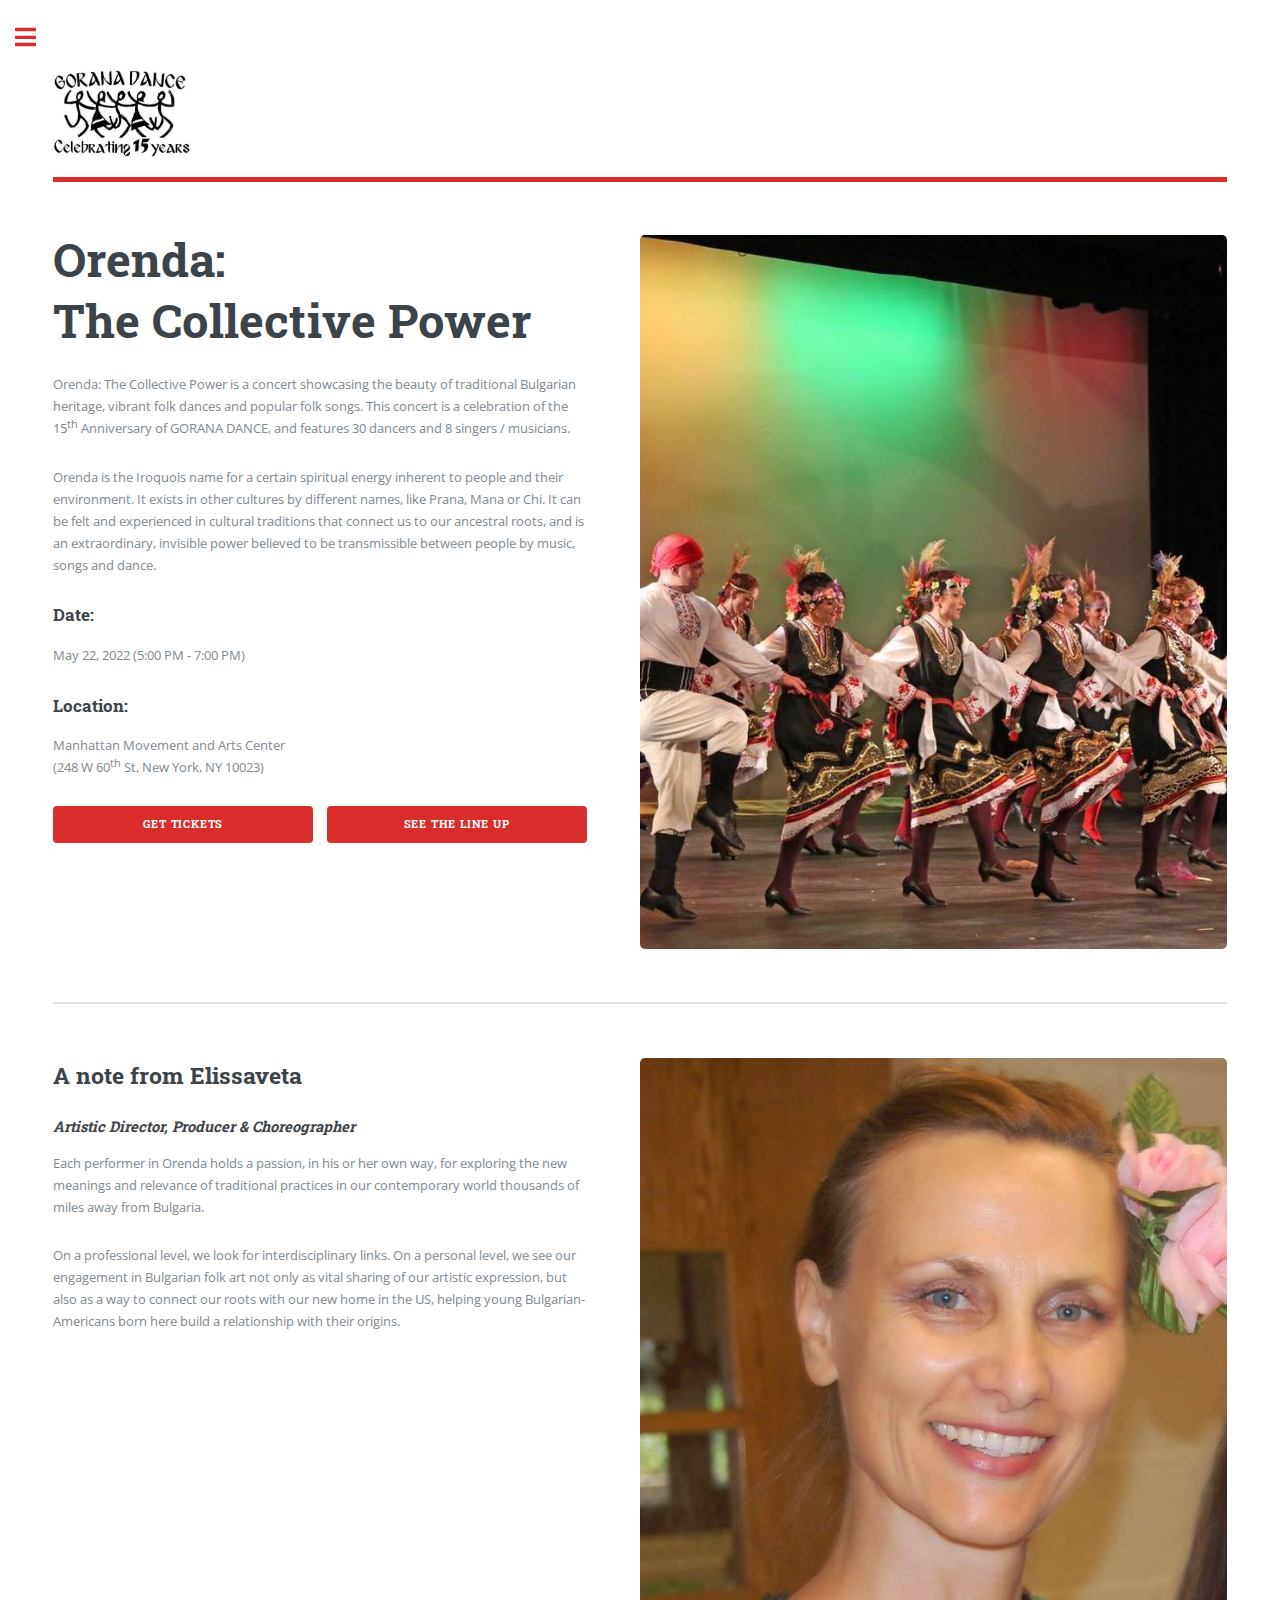
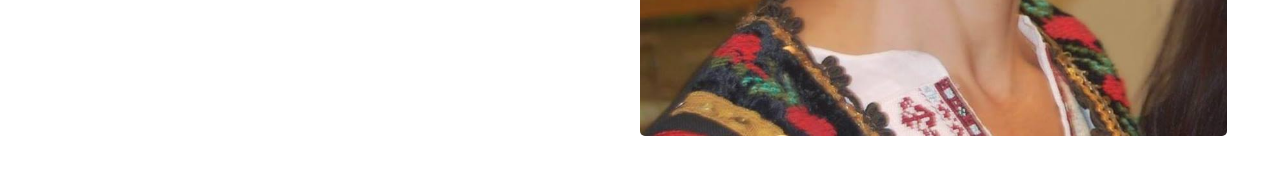
==== commit 828c59f9: "Typos" ====
--- a/index.html
+++ b/index.html
@@ -38,7 +38,7 @@
 						<p>
 							Orenda: The Collective Power is a concert showcasing the beauty of traditional Bulgarian
 							heritage, vibrant folk dances and popular folk songs. This concert is a celebration of the
-							15<sup>th</sup> Anniversary of GORANA DANCE, and features 30 dancers and 7 singers /
+							15<sup>th</sup> Anniversary of GORANA DANCE, and features 30 dancers and 8 singers /
 							musicians.
 						</p>
 						<p>
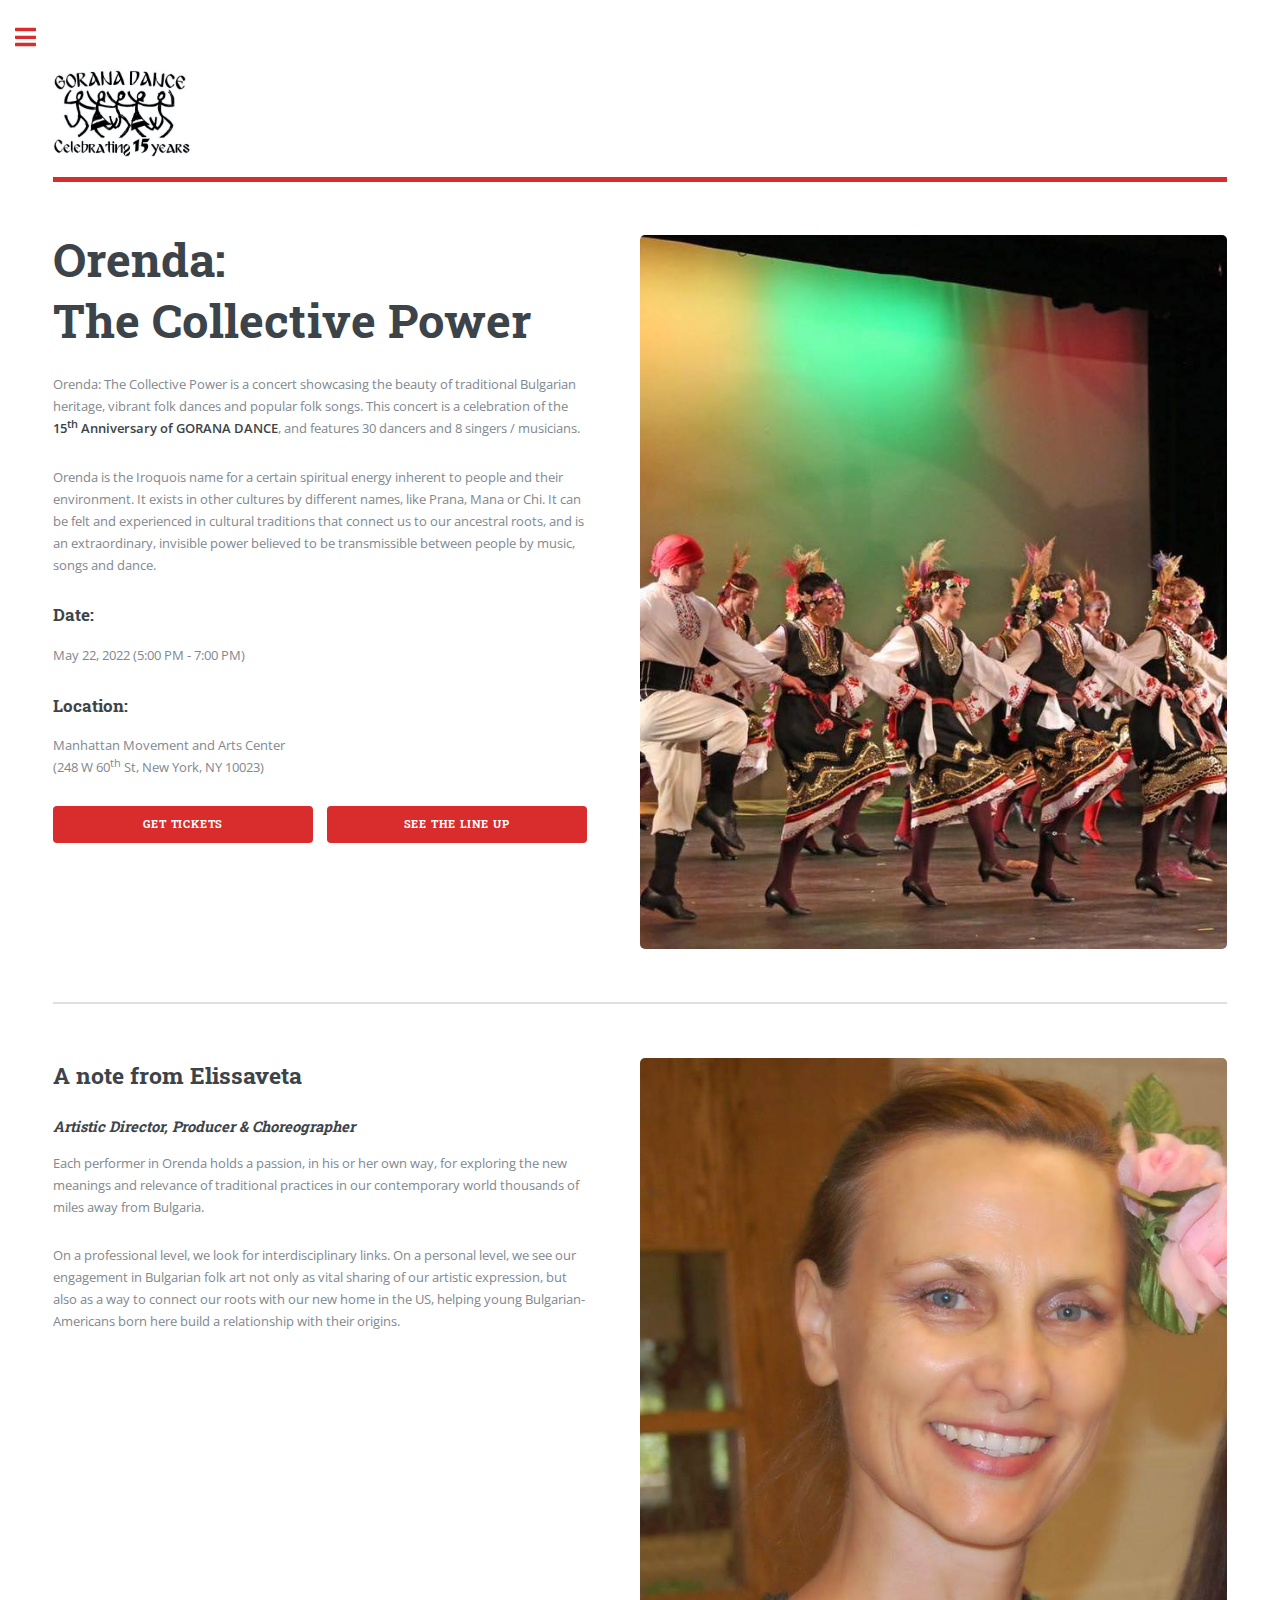
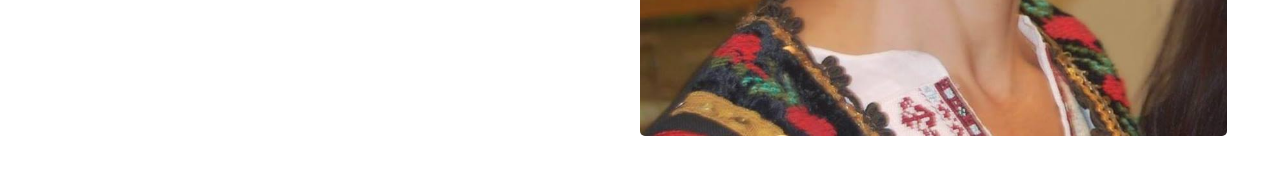
==== commit ed773b81: "Formatting" ====
--- a/index.html
+++ b/index.html
@@ -38,8 +38,8 @@
 						<p>
 							Orenda: The Collective Power is a concert showcasing the beauty of traditional Bulgarian
 							heritage, vibrant folk dances and popular folk songs. This concert is a celebration of the
-							15<sup>th</sup> Anniversary of GORANA DANCE, and features 30 dancers and 8 singers /
-							musicians.
+							<strong>15<sup>th</sup> Anniversary of GORANA DANCE</strong>, and features 30 dancers and 8
+							singers / musicians.
 						</p>
 						<p>
 							Orenda is the Iroquois name for a certain spiritual energy inherent to people and their
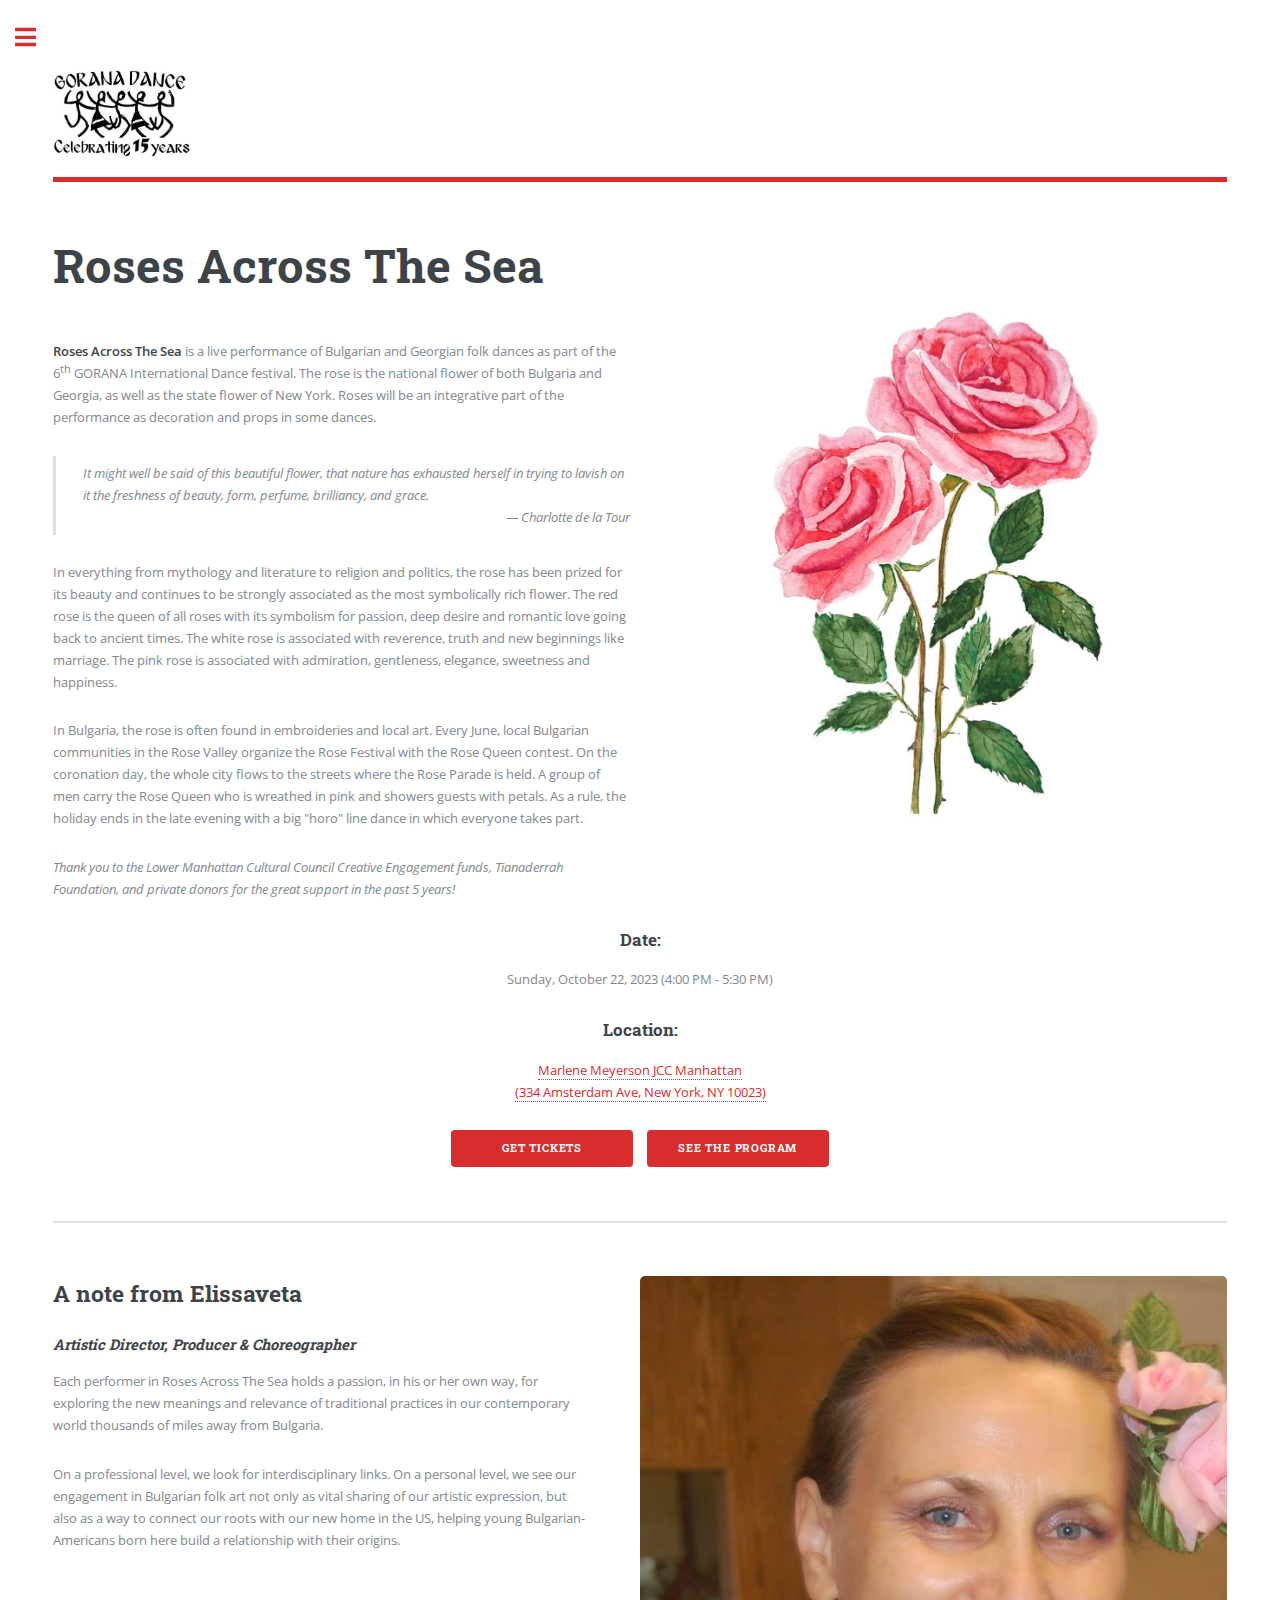
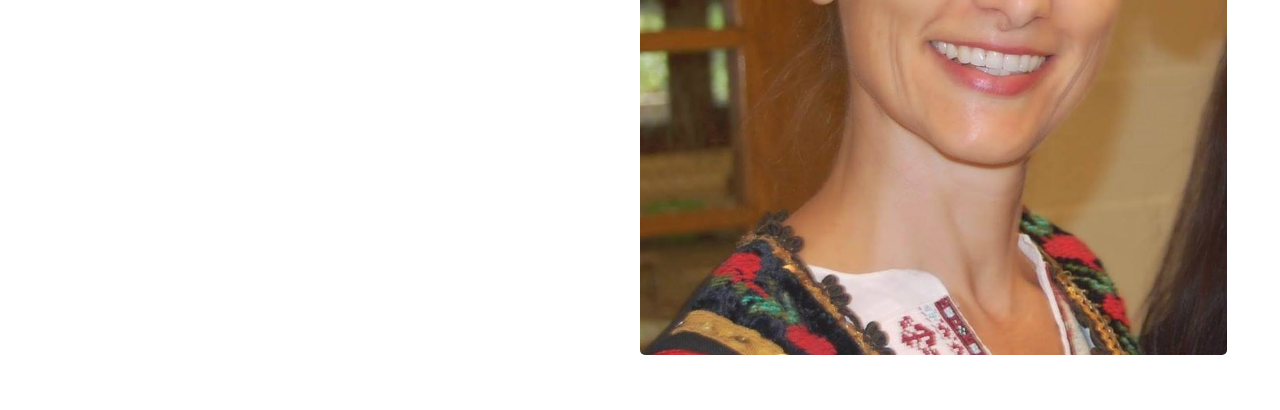
==== commit 4e04600e: "Overhaul for Roses Across The Sea" ====
--- a/index.html
+++ b/index.html
@@ -29,43 +29,79 @@
 				</header>
 
 				<!-- Banner -->
-				<section id="banner">
-					<div class="content">
-						<header>
-							<h1>Orenda:&nbsp;<br>The Collective Power</h1>
-							<!-- <p>A free and fully responsive site template</p> -->
-						</header>
-						<p>
-							Orenda: The Collective Power is a concert showcasing the beauty of traditional Bulgarian
-							heritage, vibrant folk dances and popular folk songs. This concert is a celebration of the
-							<strong>15<sup>th</sup> Anniversary of GORANA DANCE</strong>, and features 30 dancers and 8
-							singers / musicians.
-						</p>
-						<p>
-							Orenda is the Iroquois name for a certain spiritual energy inherent to people and their
-							environment. It exists in other cultures by different names, like Prana, Mana or Chi. It can
-							be felt and experienced in cultural traditions that connect us to our ancestral roots, and
-							is an extraordinary, invisible power believed to be transmissible between people by music,
-							songs and dance.
-						</p>
-						<h3>Date:</h3>
-						<p>May 22, 2022 (5:00 PM - 7:00 PM)</p>
-						<h3>Location:</h3>
-						<p>Manhattan Movement and Arts
-							Center
-							<br>
-							(248 W 60<sup>th</sup> St, New York, NY 10023)
-						</p>
-
-						<ul class="actions fit">
-							<li><a href="https://gorana-international-folk-dance-festival.ticketbud.com/orenda-the-collective-power"
-									target="_blank" class="button primary fit">Get tickets</a></li>
-							<li><a href="lineup.html" class="button primary fit">See the line up</a></li>
-						</ul>
+				<section>
+
+					<div class="row">
+
+						<div class="col-6 col-12-small">
+							<h1>Roses Across The Sea</h1>
+							<p>
+								<br>
+								<strong>Roses Across The Sea</strong> is a live performance of Bulgarian and Georgian folk dances as
+								part of the 6<sup>th</sup> GORANA International Dance festival. The rose is the national flower of both
+								Bulgaria and Georgia, as well as the state flower of New York. Roses will be an integrative part of
+								the performance as decoration and props in some dances.
+							</p>
+							<blockquote>
+								It might well be said of this beautiful flower, that nature has exhausted herself in trying to lavish on
+								it the freshness of beauty, form, perfume, brilliancy, and grace. <br>
+								<div style="text-align: right;">— Charlotte de la Tour</div>
+							</blockquote>
+							<p>
+								In everything from mythology and literature to religion and politics, the rose has been prized for its beauty
+								and continues to be strongly associated as the most symbolically rich flower. The red rose is the queen of all
+								roses with its symbolism for passion, deep desire and romantic love going back to ancient times. The white rose is
+								associated with reverence, truth and new beginnings like marriage. The pink rose is associated with admiration,
+								gentleness, elegance, sweetness and happiness.
+							</p>
+							<p>
+								In Bulgaria, the rose is often found in embroideries and local art. Every June, local Bulgarian communities in
+								the Rose Valley organize the Rose Festival with the Rose Queen contest. On the coronation day, the whole city
+								flows to the streets where the Rose Parade is held. A group of men carry the Rose Queen who is wreathed in
+								pink and showers guests with petals. As a rule, the holiday ends in the late evening with a big "horo" line dance
+								in which everyone takes part.
+							</p>
+							<p>
+								<i>Thank you to the Lower Manhattan Cultural Council Creative Engagement funds, Tianaderrah Foundation,
+								and private donors for the great support in the past 5 years!</i>
+							</p>
+							
+						</div>
+
+						<div class="col-6 col-12-small" style="display:flex; align-items: center;">
+							<img src="images/rose.jpg" style="max-width:60%; margin-left: auto; margin-right: auto; margin-bottom: 40px;" alt="" />
+							<p>&nbsp;</p>
+						</div>
+
+						<div class="col-12" style="text-align:center;">
+							<h3>Date:</h3>
+							<p>Sunday, October 22, 2023 (4:00 PM - 5:30 PM)</p>
+							<h3>Location:</h3>
+							<p>
+								<a href="https://maps.app.goo.gl/hdrkrJMyk3yKgsSB9">
+									Marlene Meyerson JCC Manhattan
+									<br>
+									(334 Amsterdam Ave, New York, NY 10023)
+								</a>
+							</p>
+						</div>
+
+						<div class="col-4 col-12-medium"></div>
+						<div class="col-4 col-12-medium">
+							<ul class="actions fit">
+								<li>
+									<a href="https://gorana-international-folk-dance-festival.ticketbud.com/gorana-sixth-int-l-dance-festival-roses-across-the-sea-"
+										target="_blank" class="button primary fit">Get tickets</a>
+								</li>
+								<li>
+									<a href="program.html" class="button primary fit">See the program</a>
+								</li>
+							</ul>
+						</div>
+						<div class="col-4 col-12-medium"></div>
+
 					</div>
-					<span class="image object profile0">
-						<img src="images/gorana1.jpg" alt="" />
-					</span>
+
 				</section>
 
 				<!-- Banner -->
@@ -76,9 +112,9 @@
 							<h4><i>Artistic Director, Producer & Choreographer</i></h4>
 						</header>
 						<p>
-							Each performer in Orenda holds a passion, in his or her own way, for exploring the new
-							meanings and relevance of traditional practices in our contemporary world thousands of miles
-							away from Bulgaria.
+							Each performer in Roses Across The Sea holds a passion, in his or her own way, for exploring
+							the new meanings and relevance of traditional practices in our contemporary world thousands
+							of miles away from Bulgaria.
 						</p>
 						<p>
 							On a professional level, we look for interdisciplinary links. On a personal level, we see
@@ -104,19 +140,29 @@
 						<h2>Menu</h2>
 					</header>
 					<ul>
-						<li><a href="index.html">Orenda Homepage</a></li>
-						<li><a href="lineup.html">Orenda Line Up</a></li>
-						<li><a href="credits.html">Orenda Credits</a></li>
+						<li>
+							<span class="opener">Roses Across The Sea</span>
+							<ul>
+								<li><a href="index.html">Concert Information</a></li>
+								<li><a href="program.html">Program</a></li>
+								<li><a href="credits.html">Credits</a></li>
+							</ul>
+						</li>
 						<li>
 							<span class="opener">About</span>
 							<ul>
 								<li><a href="about-gorana.html">Gorana Dance</a></li>
 								<li><a href="about-algara.html">Algara Dance</a></li>
-								<li><a href="about-guest-artists.html">Guest Artists</a></li>
 							</ul>
 						</li>
 						<li><a href="gallery.html">Gallery</a></li>
 						<li><a href="trailers.html">Trailers</a></li>
+						<li>
+							<span class="opener">Past Concerts</span>
+							<ul>
+								<li><a href="orenda.html">Orenda: The Collective Power</a></li>
+							</ul>
+						</li>
 					</ul>
 				</nav>
 
@@ -129,6 +175,10 @@
 						<li class="icon brands fa-facebook-square"><a
 								href="https://www.facebook.com/goranadance">facebook.com/goranadance</a></li>
 						<li class="icon solid fa-envelope"><a href="mailto:eleadance@yahoo.com">eleadance@yahoo.com</a>
+						</li>
+						<li class="icon solid fa-hand-holding-heart"><a
+								href="https://app.thefield.org/profile/Elissaveta-Iordanova-ELEA-GORANA-DANCE-COLLECTIVE/550476">Donate
+								to the collective</a>
 						</li>
 					</ul>
 				</section>
@@ -156,4 +206,4 @@
 
 </body>
 
-</html>+</html>
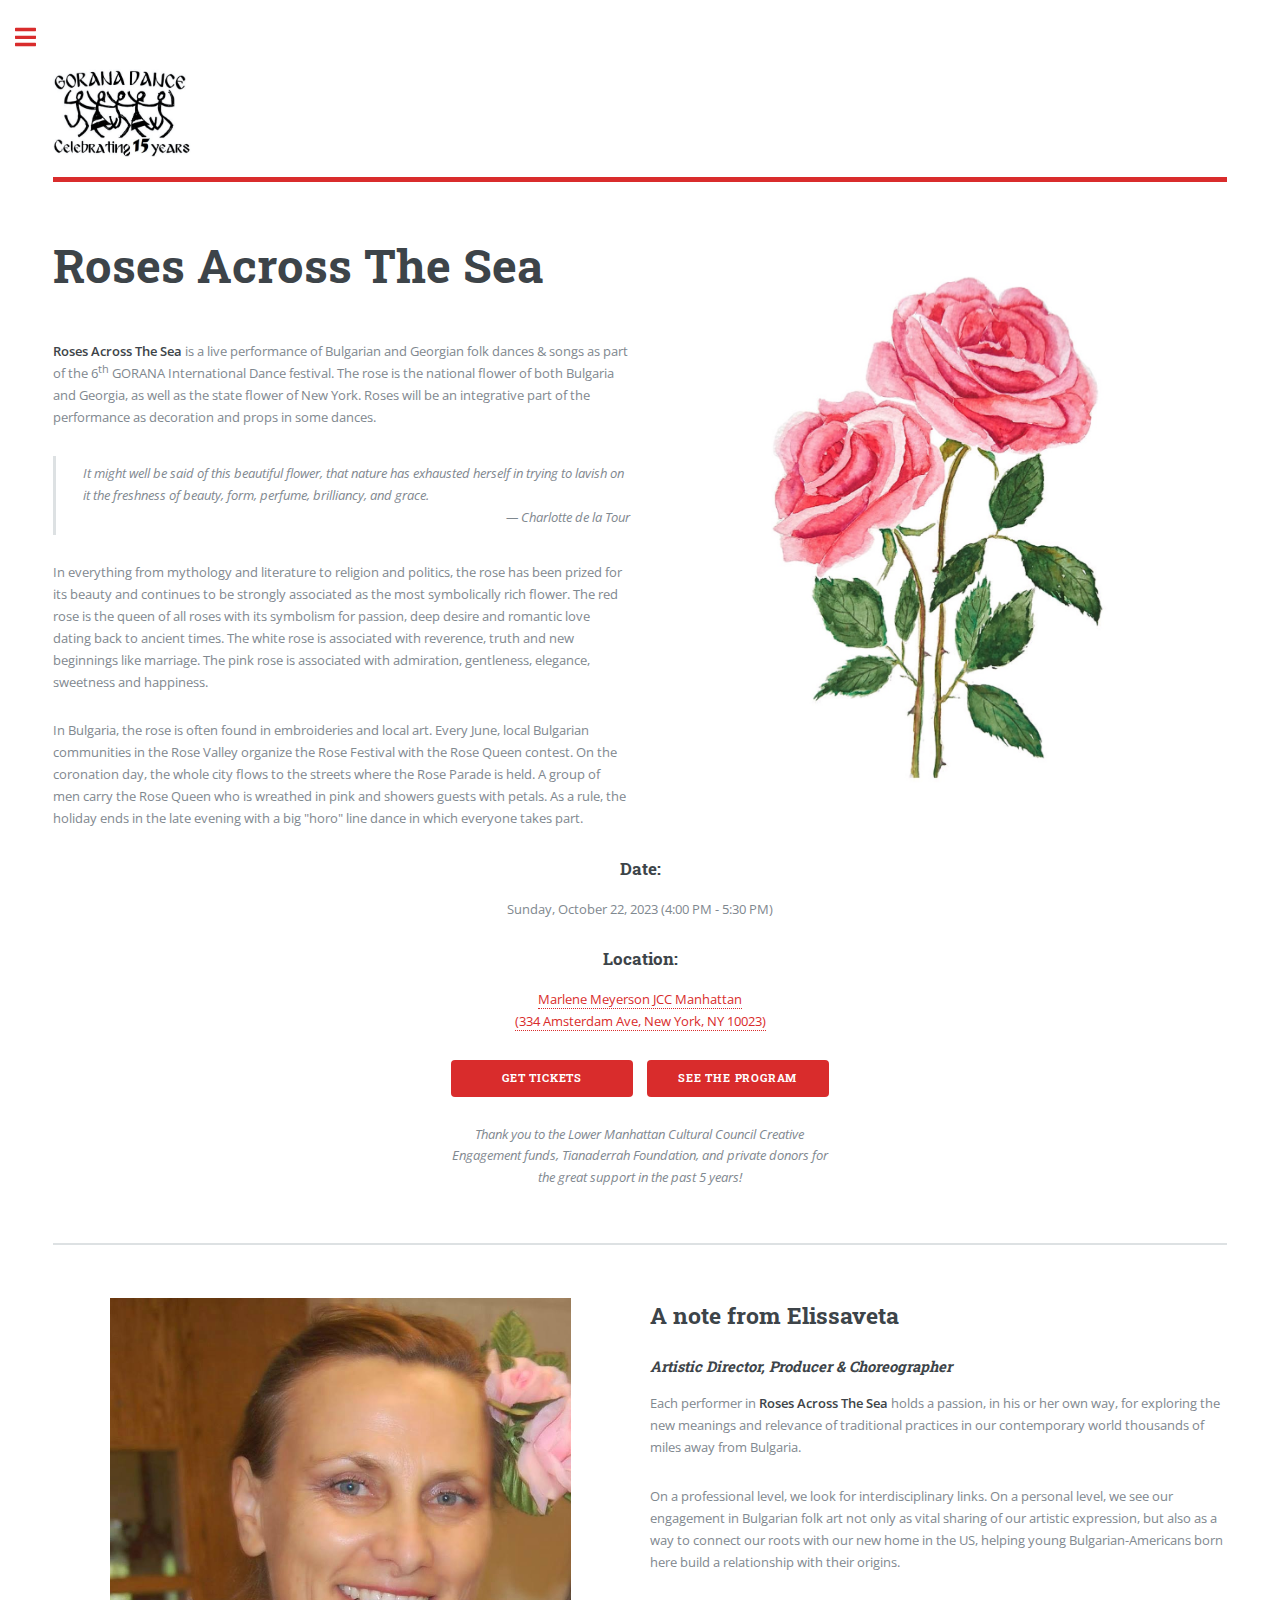
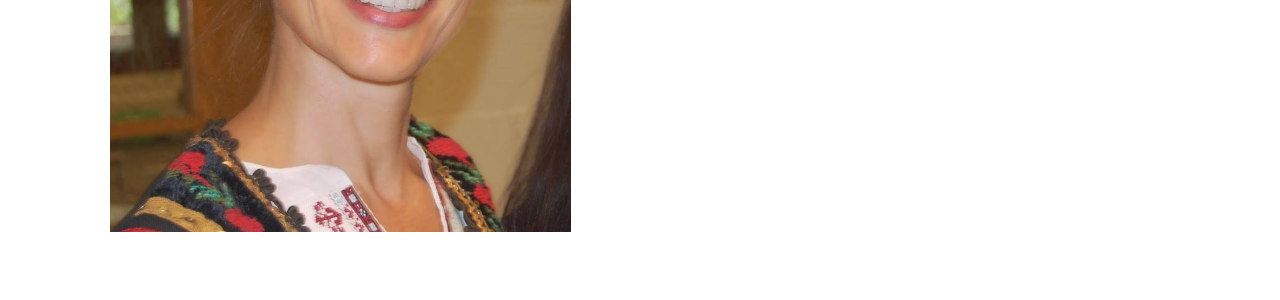
==== commit c0eb6169: "Formatting tweaks and add line up" ====
--- a/index.html
+++ b/index.html
@@ -37,8 +37,8 @@
 							<h1>Roses Across The Sea</h1>
 							<p>
 								<br>
-								<strong>Roses Across The Sea</strong> is a live performance of Bulgarian and Georgian folk dances as
-								part of the 6<sup>th</sup> GORANA International Dance festival. The rose is the national flower of both
+								<strong>Roses Across The Sea</strong> is a live performance of Bulgarian and Georgian folk dances & songs
+								as part of the 6<sup>th</sup> GORANA International Dance festival. The rose is the national flower of both
 								Bulgaria and Georgia, as well as the state flower of New York. Roses will be an integrative part of
 								the performance as decoration and props in some dances.
 							</p>
@@ -50,7 +50,7 @@
 							<p>
 								In everything from mythology and literature to religion and politics, the rose has been prized for its beauty
 								and continues to be strongly associated as the most symbolically rich flower. The red rose is the queen of all
-								roses with its symbolism for passion, deep desire and romantic love going back to ancient times. The white rose is
+								roses with its symbolism for passion, deep desire and romantic love dating back to ancient times. The white rose is
 								associated with reverence, truth and new beginnings like marriage. The pink rose is associated with admiration,
 								gentleness, elegance, sweetness and happiness.
 							</p>
@@ -61,14 +61,10 @@
 								pink and showers guests with petals. As a rule, the holiday ends in the late evening with a big "horo" line dance
 								in which everyone takes part.
 							</p>
-							<p>
-								<i>Thank you to the Lower Manhattan Cultural Council Creative Engagement funds, Tianaderrah Foundation,
-								and private donors for the great support in the past 5 years!</i>
-							</p>
 							
 						</div>
 
-						<div class="col-6 col-12-small" style="display:flex; align-items: center;">
+						<div class="col-6 col-12-small" style="display:flex; align-items:center;">
 							<img src="images/rose.jpg" style="max-width:60%; margin-left: auto; margin-right: auto; margin-bottom: 40px;" alt="" />
 							<p>&nbsp;</p>
 						</div>
@@ -87,7 +83,7 @@
 						</div>
 
 						<div class="col-4 col-12-medium"></div>
-						<div class="col-4 col-12-medium">
+						<div class="col-4 col-12-medium" style="text-align:center;">
 							<ul class="actions fit">
 								<li>
 									<a href="https://gorana-international-folk-dance-festival.ticketbud.com/gorana-sixth-int-l-dance-festival-roses-across-the-sea-"
@@ -97,6 +93,11 @@
 									<a href="program.html" class="button primary fit">See the program</a>
 								</li>
 							</ul>
+
+							<p>
+								<i>Thank you to the Lower Manhattan Cultural Council Creative Engagement funds, Tianaderrah Foundation,
+								and private donors for the great support in the past 5 years!</i>
+							</p>
 						</div>
 						<div class="col-4 col-12-medium"></div>
 
@@ -104,17 +105,21 @@
 
 				</section>
 
-				<!-- Banner -->
-				<section id="banner">
-					<div class="content">
-						<header>
-							<h2>A note from Elissaveta</h2>
-							<h4><i>Artistic Director, Producer & Choreographer</i></h4>
-						</header>
+				<section>
+				<div class="row">
+					<div class="col-6 col-12-small" style="display:flex; align-items:center;">
+						<img src="images/eli1.jpg" style="max-width:80%; margin-left: auto; margin-right: auto; margin-bottom: 40px;" alt="" />
+						<p>&nbsp;</p>
+					</div>
+
+					<div class="col-6 col-12-small">
+						<h2>A note from Elissaveta</h2>
+						<h4><i>Artistic Director, Producer & Choreographer</i></h4>
+
 						<p>
-							Each performer in Roses Across The Sea holds a passion, in his or her own way, for exploring
-							the new meanings and relevance of traditional practices in our contemporary world thousands
-							of miles away from Bulgaria.
+							Each performer in <strong>Roses Across The Sea</strong> holds a passion, in his or her own way,
+							for exploring the new meanings and relevance of traditional practices in our contemporary world
+							thousands of miles away from Bulgaria.
 						</p>
 						<p>
 							On a professional level, we look for interdisciplinary links. On a personal level, we see
@@ -123,10 +128,9 @@
 							Bulgarian-Americans born here build a relationship with their origins.
 						</p>
 					</div>
-					<span class="image object profile1">
-						<img src="images/eli1.jpg" alt="" />
-					</span>
+				</div>
 				</section>
+
 			</div>
 		</div>
 
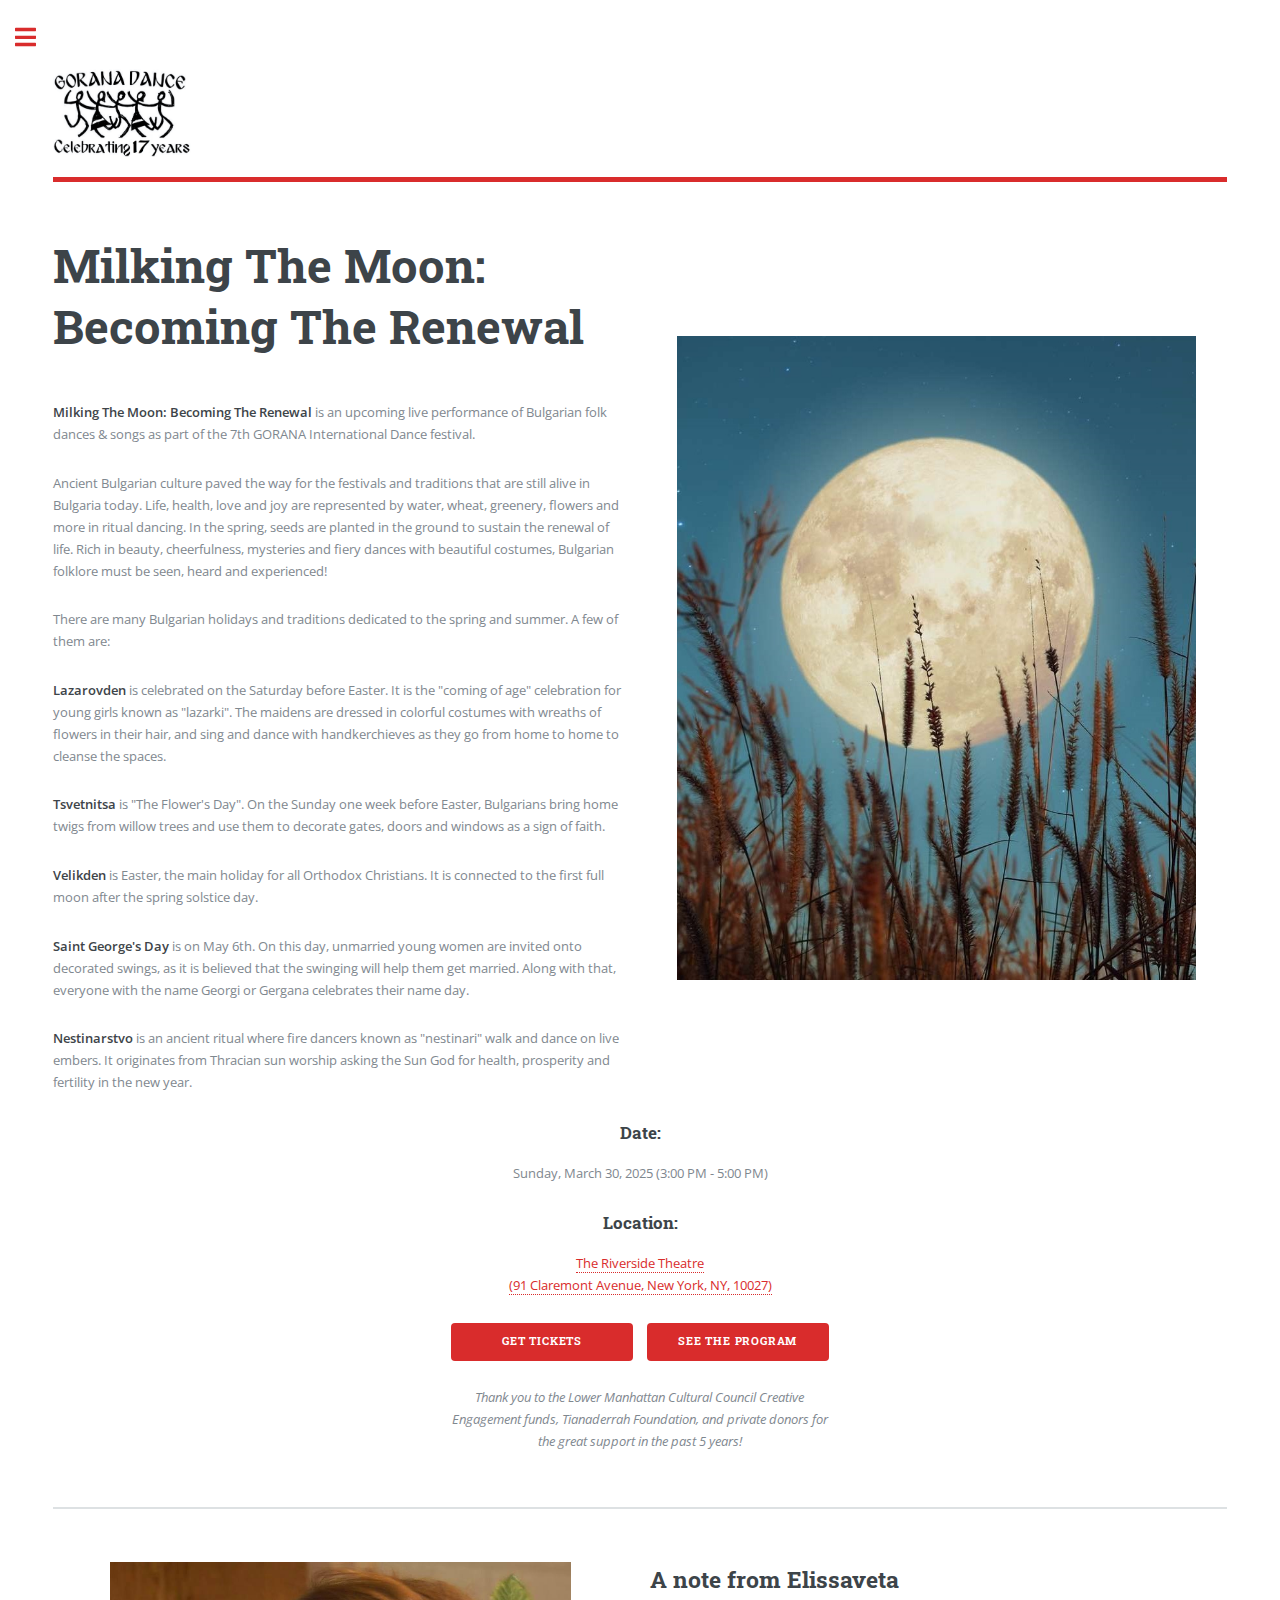
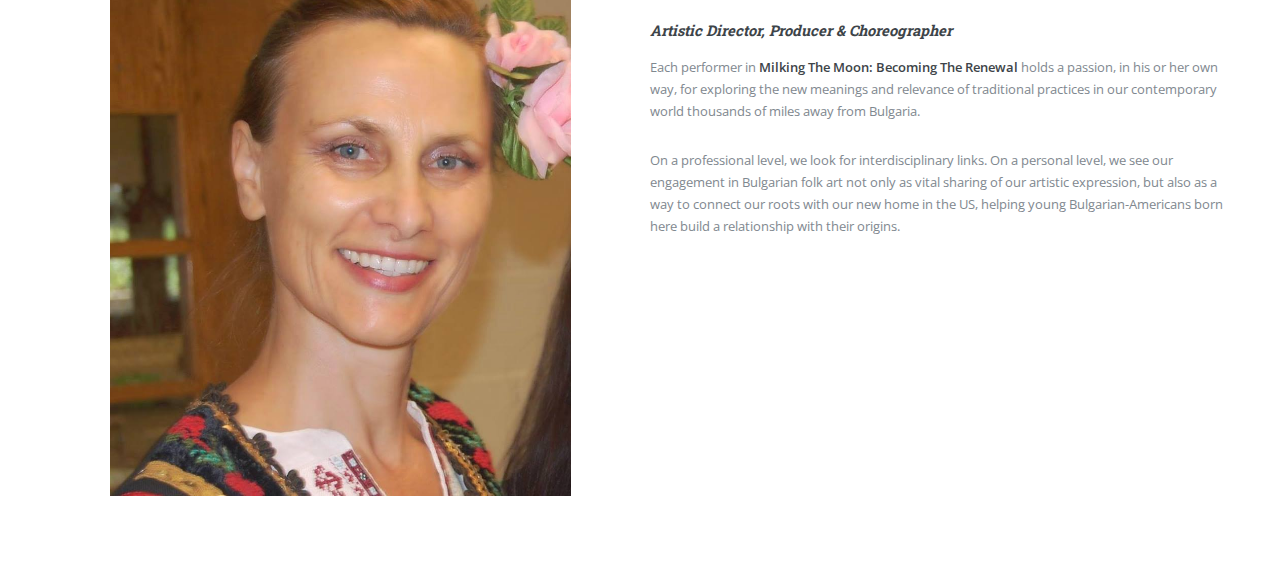
==== commit 4e622502: "Update for Milking The Moon" ====
--- a/index.html
+++ b/index.html
@@ -1,213 +1,244 @@
-<!DOCTYPE HTML>
+<!DOCTYPE html>
 <!--
 	Editorial by HTML5 UP
 	html5up.net | @ajlkn
 	Free for personal and commercial use under the CCA 3.0 license (html5up.net/license)
 -->
 <html>
-
-<head>
-	<title>Gorana Dance</title>
-	<meta charset="utf-8" />
-	<meta name="viewport" content="width=device-width, initial-scale=1, user-scalable=no" />
-	<link rel="icon" type="image/x-icon" href="images/favicon.png">
-	<link rel="stylesheet" href="assets/css/main.css" />
-</head>
-
-<body class="is-preload">
-
-	<!-- Wrapper -->
-	<div id="wrapper">
-
-		<!-- Main -->
-		<div id="main">
-			<div class="inner">
-
-				<!-- Header -->
-				<header id="header">
-					<span><img src="images/logo.jpg" alt="" /></span>
-				</header>
-
-				<!-- Banner -->
-				<section>
-
-					<div class="row">
-
-						<div class="col-6 col-12-small">
-							<h1>Roses Across The Sea</h1>
-							<p>
-								<br>
-								<strong>Roses Across The Sea</strong> is a live performance of Bulgarian and Georgian folk dances & songs
-								as part of the 6<sup>th</sup> GORANA International Dance festival. The rose is the national flower of both
-								Bulgaria and Georgia, as well as the state flower of New York. Roses will be an integrative part of
-								the performance as decoration and props in some dances.
-							</p>
-							<blockquote>
-								It might well be said of this beautiful flower, that nature has exhausted herself in trying to lavish on
-								it the freshness of beauty, form, perfume, brilliancy, and grace. <br>
-								<div style="text-align: right;">— Charlotte de la Tour</div>
-							</blockquote>
-							<p>
-								In everything from mythology and literature to religion and politics, the rose has been prized for its beauty
-								and continues to be strongly associated as the most symbolically rich flower. The red rose is the queen of all
-								roses with its symbolism for passion, deep desire and romantic love dating back to ancient times. The white rose is
-								associated with reverence, truth and new beginnings like marriage. The pink rose is associated with admiration,
-								gentleness, elegance, sweetness and happiness.
-							</p>
-							<p>
-								In Bulgaria, the rose is often found in embroideries and local art. Every June, local Bulgarian communities in
-								the Rose Valley organize the Rose Festival with the Rose Queen contest. On the coronation day, the whole city
-								flows to the streets where the Rose Parade is held. A group of men carry the Rose Queen who is wreathed in
-								pink and showers guests with petals. As a rule, the holiday ends in the late evening with a big "horo" line dance
-								in which everyone takes part.
-							</p>
-							
-						</div>
-
-						<div class="col-6 col-12-small" style="display:flex; align-items:center;">
-							<img src="images/rose.jpg" style="max-width:60%; margin-left: auto; margin-right: auto; margin-bottom: 40px;" alt="" />
-							<p>&nbsp;</p>
-						</div>
-
-						<div class="col-12" style="text-align:center;">
-							<h3>Date:</h3>
-							<p>Sunday, October 22, 2023 (4:00 PM - 5:30 PM)</p>
-							<h3>Location:</h3>
-							<p>
-								<a href="https://maps.app.goo.gl/hdrkrJMyk3yKgsSB9">
-									Marlene Meyerson JCC Manhattan
-									<br>
-									(334 Amsterdam Ave, New York, NY 10023)
-								</a>
-							</p>
-						</div>
-
-						<div class="col-4 col-12-medium"></div>
-						<div class="col-4 col-12-medium" style="text-align:center;">
-							<ul class="actions fit">
-								<li>
-									<a href="https://gorana-international-folk-dance-festival.ticketbud.com/gorana-sixth-int-l-dance-festival-roses-across-the-sea-"
-										target="_blank" class="button primary fit">Get tickets</a>
-								</li>
-								<li>
-									<a href="program.html" class="button primary fit">See the program</a>
-								</li>
-							</ul>
-
-							<p>
-								<i>Thank you to the Lower Manhattan Cultural Council Creative Engagement funds, Tianaderrah Foundation,
-								and private donors for the great support in the past 5 years!</i>
-							</p>
-						</div>
-						<div class="col-4 col-12-medium"></div>
-
-					</div>
-
-				</section>
-
-				<section>
-				<div class="row">
-					<div class="col-6 col-12-small" style="display:flex; align-items:center;">
-						<img src="images/eli1.jpg" style="max-width:80%; margin-left: auto; margin-right: auto; margin-bottom: 40px;" alt="" />
-						<p>&nbsp;</p>
-					</div>
-
-					<div class="col-6 col-12-small">
-						<h2>A note from Elissaveta</h2>
-						<h4><i>Artistic Director, Producer & Choreographer</i></h4>
-
-						<p>
-							Each performer in <strong>Roses Across The Sea</strong> holds a passion, in his or her own way,
-							for exploring the new meanings and relevance of traditional practices in our contemporary world
-							thousands of miles away from Bulgaria.
-						</p>
-						<p>
-							On a professional level, we look for interdisciplinary links. On a personal level, we see
-							our engagement in Bulgarian folk art not only as vital sharing of our artistic expression,
-							but also as a way to connect our roots with our new home in the US, helping young
-							Bulgarian-Americans born here build a relationship with their origins.
-						</p>
-					</div>
-				</div>
-				</section>
-
-			</div>
-		</div>
-
-		<!-- Sidebar -->
-		<div id="sidebar">
-			<div class="inner">
-
-				<!-- Menu -->
-				<nav id="menu">
-					<header class="major">
-						<h2>Menu</h2>
-					</header>
-					<ul>
-						<li>
-							<span class="opener">Roses Across The Sea</span>
-							<ul>
-								<li><a href="index.html">Concert Information</a></li>
-								<li><a href="program.html">Program</a></li>
-								<li><a href="credits.html">Credits</a></li>
-							</ul>
-						</li>
-						<li>
-							<span class="opener">About</span>
-							<ul>
-								<li><a href="about-gorana.html">Gorana Dance</a></li>
-								<li><a href="about-algara.html">Algara Dance</a></li>
-							</ul>
-						</li>
-						<li><a href="gallery.html">Gallery</a></li>
-						<li><a href="trailers.html">Trailers</a></li>
-						<li>
-							<span class="opener">Past Concerts</span>
-							<ul>
-								<li><a href="orenda.html">Orenda: The Collective Power</a></li>
-							</ul>
-						</li>
-					</ul>
-				</nav>
-
-				<!-- Section -->
-				<section>
-					<header class="major">
-						<h2>Contact Info</h2>
-					</header>
-					<ul class="contact">
-						<li class="icon brands fa-facebook-square"><a
-								href="https://www.facebook.com/goranadance">facebook.com/goranadance</a></li>
-						<li class="icon solid fa-envelope"><a href="mailto:eleadance@yahoo.com">eleadance@yahoo.com</a>
-						</li>
-						<li class="icon solid fa-hand-holding-heart"><a
-								href="https://app.thefield.org/profile/Elissaveta-Iordanova-ELEA-GORANA-DANCE-COLLECTIVE/550476">Donate
-								to the collective</a>
-						</li>
-					</ul>
-				</section>
-
-				<!-- Footer -->
-				<footer id="footer">
-					<p class="copyright">Template adapted from <a href="https://html5up.net/editorial"
-							target="_blank">HTML5 Up</a> under the
-						<br>
-						<a href="https://creativecommons.org/licenses/by/3.0/" target="_blank">Creative
-							Commons Attribution 3.0 License</a>
-					</p>
-				</footer>
-			</div>
-		</div>
-
-	</div>
-
-	<!-- Scripts -->
-	<script src="assets/js/jquery.min.js"></script>
-	<script src="assets/js/browser.min.js"></script>
-	<script src="assets/js/breakpoints.min.js"></script>
-	<script src="assets/js/util.js"></script>
-	<script src="assets/js/main.js"></script>
-
-</body>
-
+  <head>
+    <title>Gorana Dance</title>
+    <meta charset="utf-8" />
+    <meta name="viewport" content="width=device-width, initial-scale=1, user-scalable=no" />
+    <link rel="icon" type="image/x-icon" href="images/favicon.png" />
+    <link rel="stylesheet" href="assets/css/main.css" />
+  </head>
+
+  <body class="is-preload">
+    <!-- Wrapper -->
+    <div id="wrapper">
+      <!-- Main -->
+      <div id="main">
+        <div class="inner">
+          <!-- Header -->
+          <header id="header">
+            <span><img src="images/logo.jpg" alt="" /></span>
+          </header>
+
+          <!-- Banner -->
+          <section>
+            <div class="row">
+              <div class="col-6 col-12-small">
+                <h1>Milking The Moon: Becoming The Renewal</h1>
+                <p>
+                  <br />
+                  <strong>Milking The Moon: Becoming The Renewal</strong> is an upcoming live
+                  performance of Bulgarian folk dances & songs as part of the 7th GORANA
+                  International Dance festival.
+                </p>
+                <p>
+                  Ancient Bulgarian culture paved the way for the festivals and traditions that are
+                  still alive in Bulgaria today. Life, health, love and joy are represented by
+                  water, wheat, greenery, flowers and more in ritual dancing. In the spring, seeds
+                  are planted in the ground to sustain the renewal of life. Rich in beauty,
+                  cheerfulness, mysteries and fiery dances with beautiful costumes, Bulgarian
+                  folklore must be seen, heard and experienced!
+                </p>
+                <p>
+                  There are many Bulgarian holidays and traditions dedicated to the spring and
+                  summer. A few of them are:
+                </p>
+                <p>
+                  <strong>Lazarovden</strong> is celebrated on the Saturday before Easter. It is the
+                  "coming of age" celebration for young girls known as "lazarki". The maidens are
+                  dressed in colorful costumes with wreaths of flowers in their hair, and sing and
+                  dance with handkerchieves as they go from home to home to cleanse the spaces.
+                </p>
+                <p>
+                  <strong>Tsvetnitsa</strong> is "The Flower's Day". On the Sunday one week before
+                  Easter, Bulgarians bring home twigs from willow trees and use them to decorate
+                  gates, doors and windows as a sign of faith.
+                </p>
+                <p>
+                  <strong>Velikden</strong> is Easter, the main holiday for all Orthodox Christians.
+                  It is connected to the first full moon after the spring solstice day.
+                </p>
+                <p>
+                  <strong>Saint George's Day</strong> is on May 6th. On this day, unmarried young
+                  women are invited onto decorated swings, as it is believed that the swinging will
+                  help them get married. Along with that, everyone with the name Georgi or Gergana
+                  celebrates their name day.
+                </p>
+                <p>
+                  <strong>Nestinarstvo</strong> is an ancient ritual where fire dancers known as
+                  "nestinari" walk and dance on live embers. It originates from Thracian sun worship
+                  asking the Sun God for health, prosperity and fertility in the new year.
+                </p>
+              </div>
+
+              <div class="col-6 col-12-small" style="display: flex; align-items: center">
+                <img
+                  src="images/moon.jpg"
+                  style="max-width: 90%; margin-left: auto; margin-right: auto; margin-bottom: 40px"
+                  alt=""
+                />
+                <p>&nbsp;</p>
+              </div>
+
+              <div class="col-12" style="text-align: center">
+                <h3>Date:</h3>
+                <p>Sunday, March 30, 2025 (3:00 PM - 5:00 PM)</p>
+                <h3>Location:</h3>
+                <p>
+                  <a href="https://maps.app.goo.gl/vGETt4R45vvtdtku9">
+                    The Riverside Theatre
+                    <br />
+                    (91 Claremont Avenue, New York, NY, 10027)
+                  </a>
+                </p>
+              </div>
+
+              <div class="col-4 col-12-medium"></div>
+              <div class="col-4 col-12-medium" style="text-align: center">
+                <ul class="actions fit">
+                  <li>
+                    <a
+                      href="https://gorana-international-folk-dance-festival.ticketbud.com/milking-the-moon"
+                      target="_blank"
+                      class="button primary fit"
+                      >Get tickets</a
+                    >
+                  </li>
+                  <li>
+                    <a href="program.html" class="button primary fit">See the program</a>
+                  </li>
+                </ul>
+
+                <p>
+                  <i
+                    >Thank you to the Lower Manhattan Cultural Council Creative Engagement funds,
+                    Tianaderrah Foundation, and private donors for the great support in the past 5
+                    years!</i
+                  >
+                </p>
+              </div>
+              <div class="col-4 col-12-medium"></div>
+            </div>
+          </section>
+
+          <section>
+            <div class="row">
+              <div class="col-6 col-12-small" style="display: flex; align-items: center">
+                <img
+                  src="images/eli1.jpg"
+                  style="max-width: 80%; margin-left: auto; margin-right: auto; margin-bottom: 40px"
+                  alt=""
+                />
+                <p>&nbsp;</p>
+              </div>
+
+              <div class="col-6 col-12-small">
+                <h2>A note from Elissaveta</h2>
+                <h4><i>Artistic Director, Producer & Choreographer</i></h4>
+
+                <p>
+                  Each performer in <strong>Milking The Moon: Becoming The Renewal</strong> holds a
+                  passion, in his or her own way, for exploring the new meanings and relevance of
+                  traditional practices in our contemporary world thousands of miles away from
+                  Bulgaria.
+                </p>
+                <p>
+                  On a professional level, we look for interdisciplinary links. On a personal level,
+                  we see our engagement in Bulgarian folk art not only as vital sharing of our
+                  artistic expression, but also as a way to connect our roots with our new home in
+                  the US, helping young Bulgarian-Americans born here build a relationship with
+                  their origins.
+                </p>
+              </div>
+            </div>
+          </section>
+        </div>
+      </div>
+
+      <!-- Sidebar -->
+      <div id="sidebar">
+        <div class="inner">
+          <!-- Menu -->
+          <nav id="menu">
+            <header class="major">
+              <h2>Menu</h2>
+            </header>
+            <ul>
+              <li>
+                <span class="opener">Milking The Moon</span>
+                <ul>
+                  <li><a href="index.html">Concert Information</a></li>
+                  <li><a href="program.html">Program</a></li>
+                  <li><a href="credits.html">Credits</a></li>
+                </ul>
+              </li>
+              <li>
+                <span class="opener">About</span>
+                <ul>
+                  <li><a href="about-gorana.html">Gorana Dance</a></li>
+                  <li><a href="about-algara.html">Algara Dance</a></li>
+                </ul>
+              </li>
+              <li><a href="gallery.html">Gallery</a></li>
+              <li><a href="trailers.html">Trailers</a></li>
+              <li>
+                <span class="opener">Past Concerts</span>
+                <ul>
+                  <li>
+                    <a href="roses-across-the-sea.html">Roses Across The Sea</a>
+                    <a href="orenda.html">Orenda: The Collective Power</a>
+                  </li>
+                </ul>
+              </li>
+            </ul>
+          </nav>
+
+          <!-- Section -->
+          <section>
+            <header class="major">
+              <h2>Contact Info</h2>
+            </header>
+            <ul class="contact">
+              <li class="icon brands fa-facebook-square">
+                <a href="https://www.facebook.com/goranadance">facebook.com/goranadance</a>
+              </li>
+              <li class="icon solid fa-envelope">
+                <a href="mailto:eleadance@yahoo.com">eleadance@yahoo.com</a>
+              </li>
+              <li class="icon solid fa-hand-holding-heart">
+                <a
+                  href="https://app.thefield.org/profile/Elissaveta-Iordanova-ELEA-GORANA-DANCE-COLLECTIVE/550476"
+                  >Donate to the collective</a
+                >
+              </li>
+            </ul>
+          </section>
+
+          <!-- Footer -->
+          <footer id="footer">
+            <p class="copyright">
+              Template adapted from
+              <a href="https://html5up.net/editorial" target="_blank">HTML5 Up</a>
+              under the
+              <br />
+              <a href="https://creativecommons.org/licenses/by/3.0/" target="_blank"
+                >Creative Commons Attribution 3.0 License</a
+              >
+            </p>
+          </footer>
+        </div>
+      </div>
+    </div>
+
+    <!-- Scripts -->
+    <script src="assets/js/jquery.min.js"></script>
+    <script src="assets/js/browser.min.js"></script>
+    <script src="assets/js/breakpoints.min.js"></script>
+    <script src="assets/js/util.js"></script>
+    <script src="assets/js/main.js"></script>
+  </body>
 </html>
